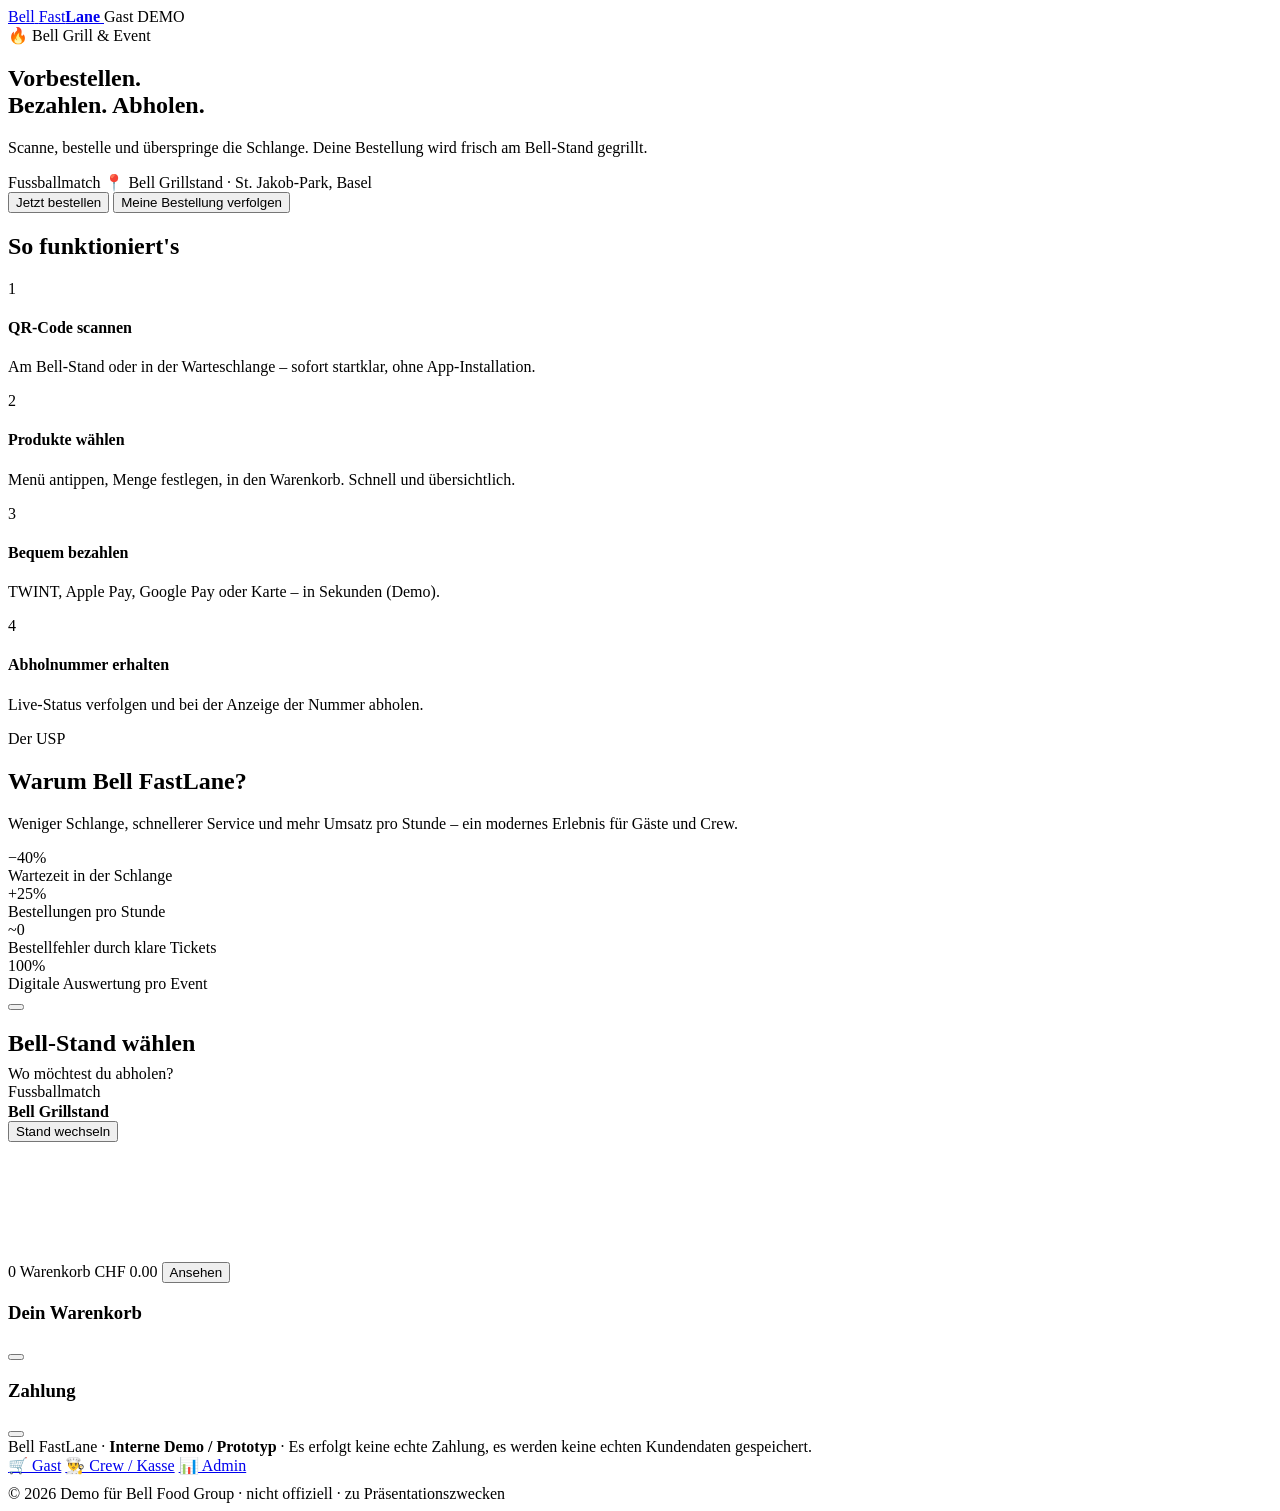
==== index.html @ 83e43b67 "Bell FastLane guest app (premium, photos, GSAP)" ====
<!DOCTYPE html>
<html lang="de">
<head>
  <meta charset="UTF-8" />
  <meta name="viewport" content="width=device-width, initial-scale=1, viewport-fit=cover" />
  <meta name="theme-color" content="#E2001A" />
  <meta name="description" content="Bell FastLane – Vorbestellen, bezahlen, abholen. Interne Demo für Bell Grill & Event." />
  <title>Bell FastLane · Vorbestellen & Abholen</title>
  <link rel="icon" href="assets/img/favicon.svg" />
  <link rel="manifest" href="manifest.webmanifest" />
  <link rel="stylesheet" href="assets/css/bell.css" />
</head>
<body>

  <!-- ============ APP BAR ============ -->
  <header class="appbar" id="appbar">
    <div class="container inner">
      <a class="bell-logo" href="index.html" aria-label="Bell FastLane Start">
        <span class="bell-mark sm">Bell</span>
        <span class="sub">Fast<b>Lane</b></span>
      </a>
      <span class="spacer"></span>
      <span class="role-tag" id="hdr-context">Gast</span>
      <span class="demo-flag"><span class="dot"></span>DEMO</span>
    </div>
  </header>

  <main id="app">

    <!-- ============ START ============ -->
    <section id="view-start" class="view">
      <div class="hero">
        <div class="hero-bg" id="hero-bg"></div>
        <div class="hero-scrim"></div>
        <div class="container inner">
          <span class="kicker" id="hero-kicker">🔥 Bell Grill &amp; Event</span>
          <h1>Vorbestellen.<br>Bezahlen. Abholen.</h1>
          <p class="lead">Scanne, bestelle und überspringe die Schlange. Deine Bestellung wird frisch am Bell-Stand gegrillt.</p>
          <div class="loc">
            <span class="name" id="hero-event">Fussballmatch</span>
            <span class="meta" id="hero-stand">📍 Bell Grillstand · St. Jakob-Park, Basel</span>
          </div>
          <div class="cta">
            <button class="btn btn-primary btn-lg" id="cta-order">Jetzt bestellen</button>
            <button class="btn btn-ghost btn-lg" id="cta-track">Meine Bestellung verfolgen</button>
          </div>
        </div>
      </div>

      <div class="container">
        <!-- How it works -->
        <div class="sec-head"><h2>So funktioniert's</h2></div>
        <div class="steps">
          <div class="step"><div class="n">1</div><div><h4>QR-Code scannen</h4><p>Am Bell-Stand oder in der Warteschlange – sofort startklar, ohne App-Installation.</p></div></div>
          <div class="step"><div class="n">2</div><div><h4>Produkte wählen</h4><p>Menü antippen, Menge festlegen, in den Warenkorb. Schnell und übersichtlich.</p></div></div>
          <div class="step"><div class="n">3</div><div><h4>Bequem bezahlen</h4><p>TWINT, Apple Pay, Google Pay oder Karte – in Sekunden (Demo).</p></div></div>
          <div class="step"><div class="n">4</div><div><h4>Abholnummer erhalten</h4><p>Live-Status verfolgen und bei der Anzeige der Nummer abholen.</p></div></div>
        </div>

        <!-- USP -->
        <div class="usp">
          <span class="t-eyebrow" style="color:var(--bell-ember-soft)">Der USP</span>
          <h2>Warum Bell FastLane?</h2>
          <p class="sub">Weniger Schlange, schnellerer Service und mehr Umsatz pro Stunde – ein modernes Erlebnis für Gäste und Crew.</p>
          <div class="kpi-grid">
            <div class="kpi"><div class="big">−40%</div><div class="cap">Wartezeit in der Schlange</div></div>
            <div class="kpi"><div class="big">+25%</div><div class="cap">Bestellungen pro Stunde</div></div>
            <div class="kpi"><div class="big">~0</div><div class="cap">Bestellfehler durch klare Tickets</div></div>
            <div class="kpi"><div class="big">100%</div><div class="cap">Digitale Auswertung pro Event</div></div>
          </div>
        </div>
      </div>
    </section>

    <!-- ============ STAND SELECT ============ -->
    <section id="view-stand" class="view hide">
      <div class="container" style="padding-top:var(--s-5)">
        <button class="btn btn-ghost btn-sm" data-nav="start" style="margin-bottom:var(--s-4)"></button>
        <div class="sec-head"><h2 id="stand-title">Bell-Stand wählen</h2></div>
        <p class="t-muted" style="margin-top:-12px;margin-bottom:var(--s-4)" id="stand-sub">Wo möchtest du abholen?</p>
        <div class="stack" id="stand-list"></div>
      </div>
    </section>

    <!-- ============ MENU ============ -->
    <section id="view-menu" class="view hide">
      <div class="container">
        <div class="row between" style="padding-top:var(--s-4)">
          <div>
            <div class="t-eyebrow" id="menu-event">Fussballmatch</div>
            <div class="row" style="gap:6px;margin-top:2px">
              <strong id="menu-stand" style="font-size:var(--fs-md)">Bell Grillstand</strong>
            </div>
          </div>
          <button class="btn btn-soft btn-sm" data-nav="stand">Stand wechseln</button>
        </div>

        <div class="cat-bar">
          <div class="cat-scroll" id="cat-scroll"></div>
        </div>

        <div id="menu" style="padding-bottom:120px"></div>
      </div>
    </section>

    <!-- ============ SUCCESS / ACTIVE ORDER ============ -->
    <section id="view-success" class="view hide">
      <div class="container" id="success-content" style="padding:var(--s-5) 0 140px"></div>
    </section>

    <!-- ============ TRACK ============ -->
    <section id="view-track" class="view hide">
      <div class="container" style="padding:var(--s-5) 0 140px" id="track-content"></div>
    </section>

  </main>

  <!-- ============ STICKY CART BAR ============ -->
  <div class="cartbar" id="cartbar">
    <div class="inner">
      <span class="count" id="cart-count">0</span>
      <span class="lbl">Warenkorb</span>
      <span class="spacer"></span>
      <span class="sum" id="cart-sum">CHF 0.00</span>
      <button class="go" id="cart-open">Ansehen</button>
    </div>
  </div>

  <!-- ============ OVERLAYS ============ -->
  <div class="scrim" id="scrim"></div>

  <!-- Cart sheet -->
  <div class="sheet" id="sheet-cart" role="dialog" aria-modal="true" aria-label="Warenkorb">
    <div class="grip"></div>
    <div class="sheet-head">
      <h3>Dein Warenkorb</h3>
      <button class="icon-btn" data-close-sheet aria-label="Schliessen"></button>
    </div>
    <div class="sheet-body" id="cart-body"></div>
    <div class="sheet-foot" id="cart-foot"></div>
  </div>

  <!-- Payment sheet -->
  <div class="sheet" id="sheet-pay" role="dialog" aria-modal="true" aria-label="Zahlung">
    <div class="grip"></div>
    <div class="sheet-head">
      <h3 id="pay-title">Zahlung</h3>
      <button class="icon-btn" data-close-sheet aria-label="Schliessen"></button>
    </div>
    <div class="sheet-body" id="pay-body"></div>
    <div class="sheet-foot" id="pay-foot"></div>
  </div>

  <footer class="foot no-print">
    <div>Bell FastLane · <strong>Interne Demo / Prototyp</strong> · Es erfolgt keine echte Zahlung, es werden keine echten Kundendaten gespeichert.</div>
    <div class="role-switch">
      <a href="index.html">🛒 Gast</a>
      <a href="staff.html">👨‍🍳 Crew / Kasse</a>
      <a href="admin.html">📊 Admin</a>
    </div>
    <div style="margin-top:10px">© 2026 Demo für Bell Food Group · nicht offiziell · zu Präsentationszwecken</div>
  </footer>

  <div class="fx-glow" id="fx-glow" aria-hidden="true"></div>

  <script src="https://cdn.jsdelivr.net/npm/gsap@3.12.5/dist/gsap.min.js"></script>
  <script src="assets/js/store.js"></script>
  <script src="assets/js/ui.js"></script>
  <script src="assets/js/app.js"></script>
</body>
</html>
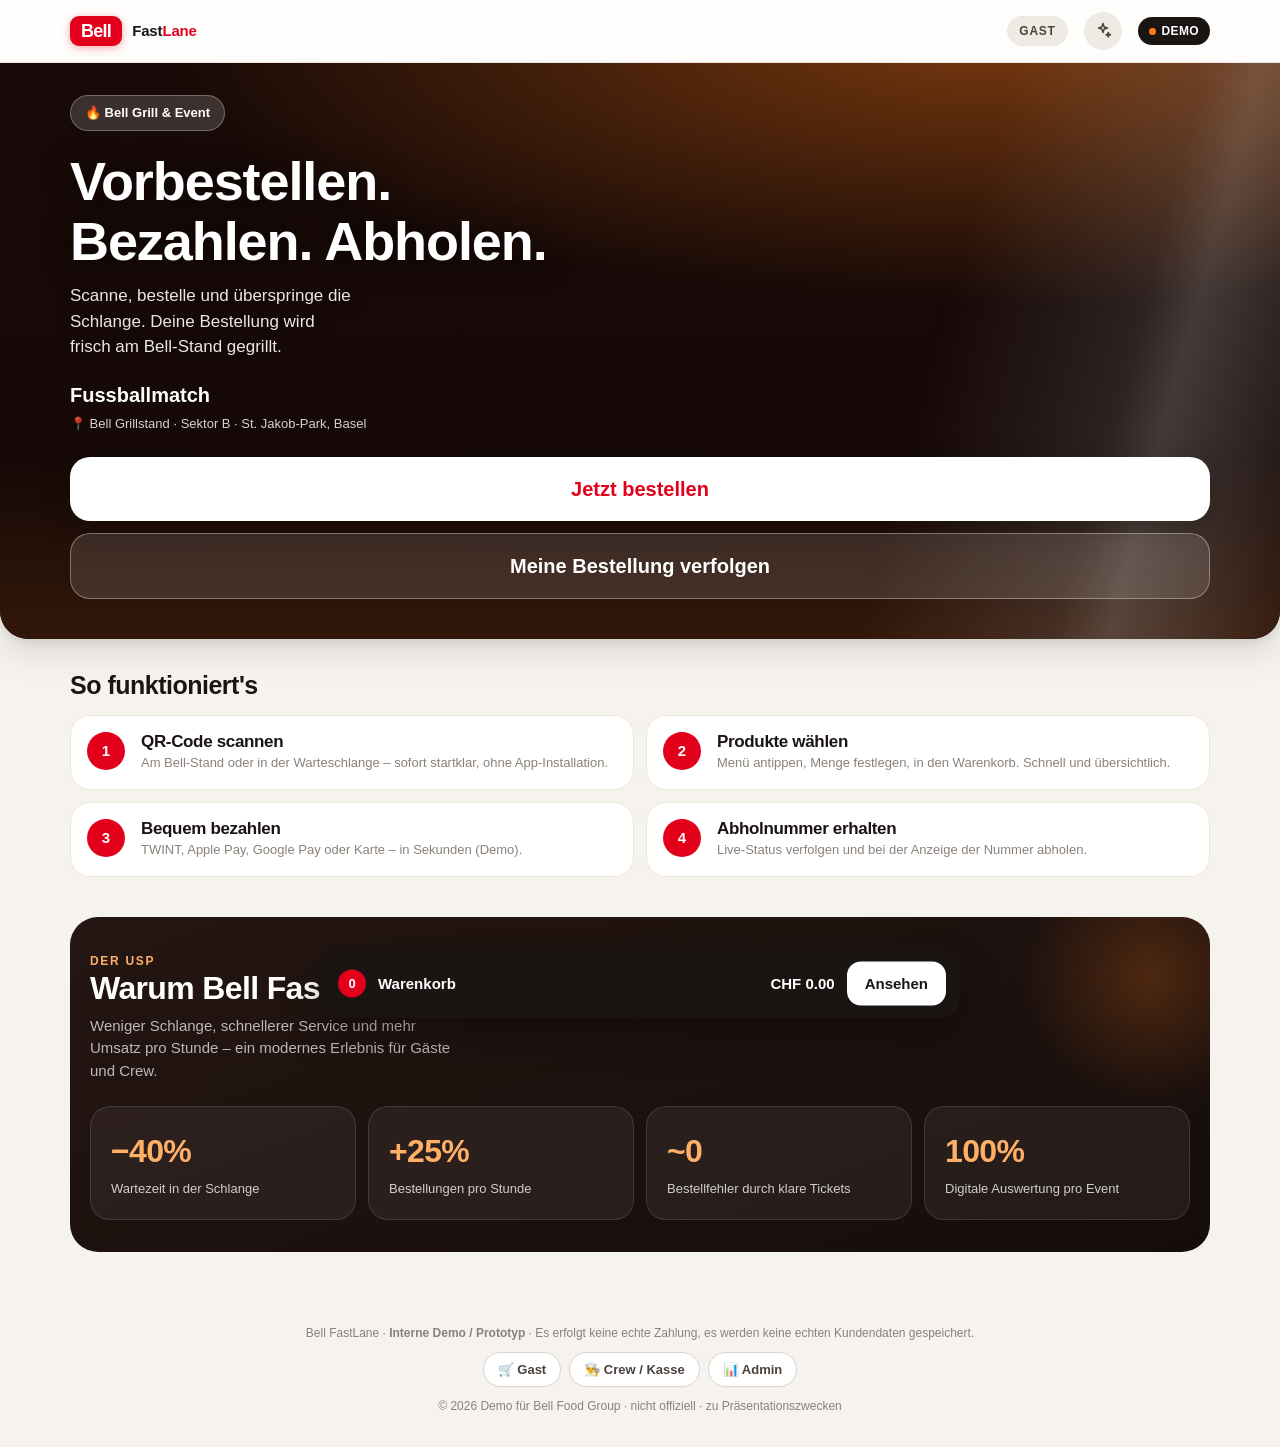
==== commit 73c3c23a: "Wire premium motion layer into guest page" ====
--- a/index.html
+++ b/index.html
@@ -12,7 +12,6 @@
 </head>
 <body>
 
-  <!-- ============ APP BAR ============ -->
   <header class="appbar" id="appbar">
     <div class="container inner">
       <a class="bell-logo" href="index.html" aria-label="Bell FastLane Start">
@@ -27,7 +26,6 @@
 
   <main id="app">
 
-    <!-- ============ START ============ -->
     <section id="view-start" class="view">
       <div class="hero">
         <div class="hero-bg" id="hero-bg"></div>
@@ -48,7 +46,6 @@
       </div>
 
       <div class="container">
-        <!-- How it works -->
         <div class="sec-head"><h2>So funktioniert's</h2></div>
         <div class="steps">
           <div class="step"><div class="n">1</div><div><h4>QR-Code scannen</h4><p>Am Bell-Stand oder in der Warteschlange – sofort startklar, ohne App-Installation.</p></div></div>
@@ -57,7 +54,6 @@
           <div class="step"><div class="n">4</div><div><h4>Abholnummer erhalten</h4><p>Live-Status verfolgen und bei der Anzeige der Nummer abholen.</p></div></div>
         </div>
 
-        <!-- USP -->
         <div class="usp">
           <span class="t-eyebrow" style="color:var(--bell-ember-soft)">Der USP</span>
           <h2>Warum Bell FastLane?</h2>
@@ -72,7 +68,6 @@
       </div>
     </section>
 
-    <!-- ============ STAND SELECT ============ -->
     <section id="view-stand" class="view hide">
       <div class="container" style="padding-top:var(--s-5)">
         <button class="btn btn-ghost btn-sm" data-nav="start" style="margin-bottom:var(--s-4)"></button>
@@ -82,7 +77,6 @@
       </div>
     </section>
 
-    <!-- ============ MENU ============ -->
     <section id="view-menu" class="view hide">
       <div class="container">
         <div class="row between" style="padding-top:var(--s-4)">
@@ -103,19 +97,16 @@
       </div>
     </section>
 
-    <!-- ============ SUCCESS / ACTIVE ORDER ============ -->
     <section id="view-success" class="view hide">
       <div class="container" id="success-content" style="padding:var(--s-5) 0 140px"></div>
     </section>
 
-    <!-- ============ TRACK ============ -->
     <section id="view-track" class="view hide">
       <div class="container" style="padding:var(--s-5) 0 140px" id="track-content"></div>
     </section>
 
   </main>
 
-  <!-- ============ STICKY CART BAR ============ -->
   <div class="cartbar" id="cartbar">
     <div class="inner">
       <span class="count" id="cart-count">0</span>
@@ -126,10 +117,8 @@
     </div>
   </div>
 
-  <!-- ============ OVERLAYS ============ -->
   <div class="scrim" id="scrim"></div>
 
-  <!-- Cart sheet -->
   <div class="sheet" id="sheet-cart" role="dialog" aria-modal="true" aria-label="Warenkorb">
     <div class="grip"></div>
     <div class="sheet-head">
@@ -140,7 +129,6 @@
     <div class="sheet-foot" id="cart-foot"></div>
   </div>
 
-  <!-- Payment sheet -->
   <div class="sheet" id="sheet-pay" role="dialog" aria-modal="true" aria-label="Zahlung">
     <div class="grip"></div>
     <div class="sheet-head">
@@ -167,5 +155,6 @@
   <script src="assets/js/store.js"></script>
   <script src="assets/js/ui.js"></script>
   <script src="assets/js/app.js"></script>
+  <script src="assets/js/motion.js"></script>
 </body>
 </html>
--- a/assets/css/bell.css
+++ b/assets/css/bell.css
@@ -0,0 +1,409 @@
+/* =====================================================================
+   BELL FASTLANE — Design System
+   Interne Demo / Prototyp · Bell Food Group · Grill & Event
+   Premium, Mobile-First, iPhone-Niveau.
+   ===================================================================== */
+
+:root {
+  --bell-red: #E2001A;
+  --bell-red-600: #C70017;
+  --bell-red-700: #A30013;
+  --bell-red-800: #7E0010;
+  --bell-ember: #FF7A1A;
+  --bell-ember-soft: #FFB066;
+  --bell-grey: #81786F;
+
+  --ink: #1A1413;
+  --ink-2: #4A423D;
+  --ink-3: #8A817A;
+  --line: #ECE6DF;
+  --line-2: #DBD3CA;
+  --bg: #F6F3EF;
+  --bg-2: #EFEAE3;
+  --surface: #FFFFFF;
+  --surface-2: #FBF9F6;
+
+  --st-received: #6B7A8F;
+  --st-prep: #C98A00;
+  --st-grill: #E2001A;
+  --st-almost: #2C6FE0;
+  --st-ready: #15924E;
+  --st-done: #9A938C;
+
+  --success: #15924E;
+  --success-bg: #E7F5EC;
+  --warn: #C98A00;
+  --info: #2C6FE0;
+
+  --font: -apple-system, BlinkMacSystemFont, "Segoe UI", Roboto, "Helvetica Neue", Arial, sans-serif;
+  --fs-xs: 12px; --fs-sm: 13px; --fs-base: 15px; --fs-md: 17px;
+  --fs-lg: 20px; --fs-xl: 25px; --fs-2xl: 32px; --fs-3xl: 42px; --fs-4xl: 54px;
+
+  --s-1: 4px; --s-2: 8px; --s-3: 12px; --s-4: 16px; --s-5: 20px;
+  --s-6: 24px; --s-7: 32px; --s-8: 40px; --s-9: 56px; --s-10: 72px;
+
+  --r-sm: 10px; --r-md: 14px; --r-lg: 20px; --r-xl: 28px; --r-pill: 999px;
+
+  --sh-1: 0 1px 2px rgba(26,20,19,.06), 0 1px 1px rgba(26,20,19,.04);
+  --sh-2: 0 4px 14px rgba(26,20,19,.08), 0 2px 4px rgba(26,20,19,.05);
+  --sh-3: 0 12px 34px rgba(26,20,19,.13), 0 4px 10px rgba(26,20,19,.07);
+  --sh-red: 0 8px 24px rgba(226,0,26,.28);
+
+  --ease: cubic-bezier(.22,.61,.36,1);
+  --ease-spring: cubic-bezier(.34,1.56,.64,1);
+
+  --maxw: 1180px;
+  --safe-b: env(safe-area-inset-bottom, 0px);
+}
+
+*, *::before, *::after { box-sizing: border-box; margin: 0; padding: 0; }
+html { -webkit-text-size-adjust: 100%; scroll-behavior: smooth; }
+body {
+  font-family: var(--font); font-size: var(--fs-base); line-height: 1.5;
+  color: var(--ink); background: var(--bg);
+  -webkit-font-smoothing: antialiased; text-rendering: optimizeLegibility; overflow-x: hidden;
+}
+img, svg { display: block; max-width: 100%; }
+button, input, select, textarea { font: inherit; color: inherit; }
+button { cursor: pointer; border: none; background: none; }
+a { color: inherit; text-decoration: none; }
+ul { list-style: none; }
+:focus-visible { outline: 3px solid rgba(44,111,224,.5); outline-offset: 2px; border-radius: 6px; }
+::selection { background: rgba(226,0,26,.16); }
+
+h1,h2,h3,h4 { line-height: 1.12; letter-spacing: -0.02em; font-weight: 800; }
+.t-eyebrow { font-size: var(--fs-xs); font-weight: 800; letter-spacing: .14em; text-transform: uppercase; color: var(--bell-red); }
+.t-muted { color: var(--ink-3); }
+.num { font-variant-numeric: tabular-nums; }
+
+.container { width: 100%; max-width: var(--maxw); margin: 0 auto; padding: 0 var(--s-5); }
+.stack > * + * { margin-top: var(--s-4); }
+.row { display: flex; align-items: center; gap: var(--s-3); }
+.row.between { justify-content: space-between; }
+.row.wrap { flex-wrap: wrap; }
+.spacer { flex: 1; }
+.hide { display: none !important; }
+.center { text-align: center; }
+
+.bell-logo { display: inline-flex; align-items: center; gap: 10px; }
+.bell-mark { display: inline-flex; align-items: center; justify-content: center; background: var(--bell-red); color: #fff; font-weight: 900; letter-spacing: -.04em; border-radius: 9px; box-shadow: 0 2px 8px rgba(226,0,26,.35); }
+.bell-mark.sm { height: 30px; padding: 0 11px; font-size: 18px; }
+.bell-mark.md { height: 38px; padding: 0 14px; font-size: 23px; }
+.bell-mark.lg { height: 56px; padding: 0 20px; font-size: 34px; }
+.bell-logo .sub { font-weight: 800; letter-spacing: -.01em; color: var(--ink); }
+.bell-logo .sub b { color: var(--bell-red); }
+
+.appbar { position: sticky; top: 0; z-index: 60; background: rgba(255,255,255,.82); backdrop-filter: saturate(180%) blur(14px); -webkit-backdrop-filter: saturate(180%) blur(14px); border-bottom: 1px solid var(--line); }
+.appbar .inner { display: flex; align-items: center; gap: var(--s-4); height: 62px; }
+.appbar .role-tag { font-size: var(--fs-xs); font-weight: 800; letter-spacing: .06em; text-transform: uppercase; color: var(--ink-2); background: var(--bg-2); padding: 5px 11px; border-radius: var(--r-pill); border: 1px solid var(--line); }
+.demo-flag { font-size: var(--fs-xs); font-weight: 800; color: #fff; background: var(--ink); padding: 5px 11px; border-radius: var(--r-pill); letter-spacing: .03em; display: inline-flex; align-items: center; gap: 6px; }
+.demo-flag .dot { width: 7px; height: 7px; border-radius: 50%; background: var(--bell-ember); box-shadow: 0 0 0 0 rgba(255,122,26,.7); animation: pulse 2s infinite; }
+
+.btn { display: inline-flex; align-items: center; justify-content: center; gap: 9px; font-weight: 700; font-size: var(--fs-md); padding: 14px 22px; border-radius: var(--r-md); transition: transform .12s var(--ease), box-shadow .2s var(--ease), background .2s var(--ease), opacity .2s; user-select: none; -webkit-tap-highlight-color: transparent; white-space: nowrap; }
+.btn:active { transform: scale(.97); }
+.btn-primary { background: var(--bell-red); color: #fff; box-shadow: var(--sh-red); }
+.btn-primary:hover { background: var(--bell-red-600); }
+.btn-dark { background: var(--ink); color: #fff; }
+.btn-dark:hover { background: #2b211f; }
+.btn-ghost { background: var(--surface); color: var(--ink); border: 1px solid var(--line-2); box-shadow: var(--sh-1); }
+.btn-ghost:hover { background: var(--surface-2); border-color: var(--ink-3); }
+.btn-soft { background: rgba(226,0,26,.08); color: var(--bell-red-700); }
+.btn-soft:hover { background: rgba(226,0,26,.14); }
+.btn-lg { padding: 17px 26px; font-size: var(--fs-lg); border-radius: var(--r-lg); }
+.btn-sm { padding: 9px 14px; font-size: var(--fs-sm); border-radius: var(--r-sm); }
+.btn-block { width: 100%; }
+.btn:disabled { opacity: .45; pointer-events: none; }
+.btn .ico { width: 20px; height: 20px; flex: none; }
+
+.pill { display: inline-flex; align-items: center; gap: 7px; font-size: var(--fs-sm); font-weight: 700; padding: 6px 12px; border-radius: var(--r-pill); background: var(--bg-2); color: var(--ink-2); border: 1px solid var(--line); }
+.pill .dot { width: 8px; height: 8px; border-radius: 50%; background: currentColor; }
+.status-pill { color: #fff; font-weight: 800; }
+.s-received { background: var(--st-received); }
+.s-prep { background: var(--st-prep); }
+.s-grill { background: var(--st-grill); }
+.s-almost { background: var(--st-almost); }
+.s-ready { background: var(--st-ready); }
+.s-done { background: var(--st-done); }
+
+.card { background: var(--surface); border: 1px solid var(--line); border-radius: var(--r-lg); box-shadow: var(--sh-1); }
+.card.pad { padding: var(--s-5); }
+
+/* Hero */
+.hero { position: relative; overflow: hidden; color: #fff; background: linear-gradient(160deg, #2a0a08 0%, #7E0010 38%, var(--bell-red) 100%); border-radius: 0 0 var(--r-xl) var(--r-xl); box-shadow: var(--sh-3); }
+.hero .inner { position: relative; z-index: 2; padding: var(--s-7) var(--s-5) var(--s-8); }
+.hero .kicker { display: inline-flex; align-items: center; gap: 8px; background: rgba(255,255,255,.16); border: 1px solid rgba(255,255,255,.28); padding: 7px 14px; border-radius: var(--r-pill); font-weight: 700; font-size: var(--fs-sm); backdrop-filter: blur(4px); }
+.hero h1 { font-size: var(--fs-3xl); margin-top: var(--s-5); }
+.hero .lead { margin-top: var(--s-3); font-size: var(--fs-md); color: rgba(255,255,255,.9); max-width: 30ch; }
+.hero .loc { margin-top: var(--s-5); display: flex; flex-direction: column; gap: 4px; }
+.hero .loc .name { font-size: var(--fs-lg); font-weight: 800; }
+.hero .loc .meta { color: rgba(255,255,255,.82); font-size: var(--fs-sm); }
+.hero .cta { margin-top: var(--s-6); display: flex; flex-direction: column; gap: var(--s-3); }
+.hero .cta .btn-primary { background: #fff; color: var(--bell-red); box-shadow: 0 10px 30px rgba(0,0,0,.25); }
+.hero .cta .btn-primary:hover { background: #fff; transform: translateY(-1px); }
+.hero .cta .btn-ghost { background: rgba(255,255,255,.12); border-color: rgba(255,255,255,.34); color: #fff; box-shadow: none; }
+
+.sec-head { display: flex; align-items: baseline; justify-content: space-between; margin: var(--s-7) 0 var(--s-4); }
+.sec-head h2 { font-size: var(--fs-xl); }
+
+.cat-bar { position: sticky; top: 62px; z-index: 40; background: rgba(246,243,239,.9); backdrop-filter: blur(10px); padding: var(--s-3) 0; margin: 0 calc(-1 * var(--s-5)); }
+.cat-scroll { display: flex; gap: var(--s-2); overflow-x: auto; padding: 0 var(--s-5); scrollbar-width: none; }
+.cat-scroll::-webkit-scrollbar { display: none; }
+.chip { flex: none; padding: 10px 16px; border-radius: var(--r-pill); font-weight: 700; font-size: var(--fs-sm); background: var(--surface); border: 1px solid var(--line-2); color: var(--ink-2); transition: all .15s var(--ease); }
+.chip.active { background: var(--ink); color: #fff; border-color: var(--ink); box-shadow: var(--sh-2); }
+
+.menu-cat-title { font-size: var(--fs-lg); margin: var(--s-6) 0 var(--s-3); scroll-margin-top: 120px; }
+.menu-grid { display: grid; grid-template-columns: 1fr; gap: var(--s-4); }
+.product { display: grid; grid-template-columns: 96px 1fr auto; gap: var(--s-4); align-items: center; background: var(--surface); border: 1px solid var(--line); border-radius: var(--r-lg); padding: var(--s-3); box-shadow: var(--sh-1); transition: box-shadow .2s var(--ease), transform .2s var(--ease), border-color .2s; }
+.product:hover { box-shadow: var(--sh-2); border-color: var(--line-2); }
+.product .thumb { width: 96px; height: 96px; border-radius: var(--r-md); overflow: hidden; background: var(--bg-2); flex: none; }
+.product .thumb svg { width: 100%; height: 100%; }
+.product .info h3 { font-size: var(--fs-md); }
+.product .info .desc { color: var(--ink-3); font-size: var(--fs-sm); margin-top: 3px; display: -webkit-box; -webkit-line-clamp: 2; -webkit-box-orient: vertical; overflow: hidden; }
+.product .info .tags { margin-top: 8px; display: flex; gap: 6px; flex-wrap: wrap; }
+.tag { font-size: 11px; font-weight: 700; padding: 3px 8px; border-radius: var(--r-pill); background: var(--bg-2); color: var(--ink-2); }
+.tag.veg { background: var(--success-bg); color: var(--success); }
+.tag.cold { background: #E7F0FB; color: var(--info); }
+.tag.hot { background: #FFE9DA; color: var(--bell-ember); }
+.product .buy { display: flex; flex-direction: column; align-items: flex-end; gap: 8px; }
+.product .price { font-weight: 800; font-size: var(--fs-md); white-space: nowrap; }
+
+.stepper { display: inline-flex; align-items: center; background: var(--bg-2); border-radius: var(--r-pill); padding: 4px; gap: 2px; }
+.stepper button { width: 34px; height: 34px; border-radius: 50%; background: var(--surface); box-shadow: var(--sh-1); font-size: 20px; font-weight: 800; color: var(--bell-red); display: grid; place-items: center; transition: transform .12s var(--ease); }
+.stepper button:active { transform: scale(.88); }
+.stepper .q { min-width: 26px; text-align: center; font-weight: 800; font-variant-numeric: tabular-nums; }
+.btn-add { width: 40px; height: 40px; border-radius: 50%; background: var(--bell-red); color: #fff; font-size: 24px; display: grid; place-items: center; box-shadow: var(--sh-red); transition: transform .12s var(--ease); }
+.btn-add:active { transform: scale(.88); }
+
+.cartbar { position: fixed; left: 0; right: 0; bottom: 0; z-index: 70; padding: var(--s-3) var(--s-5) calc(var(--s-3) + var(--safe-b)); transform: translateY(140%); transition: transform .4s var(--ease-spring); pointer-events: none; }
+.cartbar.show { transform: translateY(0); pointer-events: auto; }
+.cartbar .inner { max-width: 640px; margin: 0 auto; background: var(--ink); color: #fff; border-radius: var(--r-lg); padding: 12px 14px 12px 18px; display: flex; align-items: center; gap: var(--s-3); box-shadow: 0 16px 40px rgba(0,0,0,.3); }
+.cartbar .count { background: var(--bell-red); min-width: 28px; height: 28px; padding: 0 8px; border-radius: var(--r-pill); display: grid; place-items: center; font-weight: 800; font-size: var(--fs-sm); }
+.cartbar .lbl { font-weight: 700; }
+.cartbar .sum { font-weight: 800; }
+.cartbar .go { margin-left: auto; background: #fff; color: var(--ink); font-weight: 800; padding: 11px 18px; border-radius: var(--r-md); display: inline-flex; gap: 8px; align-items: center; transition: transform .12s var(--ease); }
+.cartbar .go:active { transform: scale(.96); }
+
+.scrim { position: fixed; inset: 0; background: rgba(20,14,13,.5); backdrop-filter: blur(3px); z-index: 90; opacity: 0; pointer-events: none; transition: opacity .3s var(--ease); }
+.scrim.show { opacity: 1; pointer-events: auto; }
+.sheet { position: fixed; left: 0; right: 0; bottom: 0; z-index: 100; background: var(--surface); border-radius: var(--r-xl) var(--r-xl) 0 0; box-shadow: 0 -10px 50px rgba(0,0,0,.25); transform: translateY(100%); transition: transform .42s var(--ease-spring); max-height: 92vh; display: flex; flex-direction: column; }
+.sheet.show { transform: translateY(0); }
+.sheet .grip { width: 42px; height: 5px; border-radius: 999px; background: var(--line-2); margin: 10px auto 4px; flex: none; }
+.sheet .sheet-head { display: flex; align-items: center; justify-content: space-between; padding: var(--s-3) var(--s-5) var(--s-3); border-bottom: 1px solid var(--line); flex: none; }
+.sheet .sheet-head h3 { font-size: var(--fs-lg); }
+.sheet .sheet-body { overflow-y: auto; padding: var(--s-5); -webkit-overflow-scrolling: touch; }
+.sheet .sheet-foot { flex: none; padding: var(--s-4) var(--s-5) calc(var(--s-5) + var(--safe-b)); border-top: 1px solid var(--line); background: var(--surface-2); }
+.icon-btn { width: 38px; height: 38px; border-radius: 50%; background: var(--bg-2); display: grid; place-items: center; color: var(--ink-2); transition: background .15s; }
+.icon-btn:hover { background: var(--line); }
+@media (min-width: 640px) {
+  .sheet { left: 50%; right: auto; bottom: auto; top: 50%; transform: translate(-50%, -46%) scale(.98); width: min(560px, 94vw); border-radius: var(--r-xl); max-height: 88vh; opacity: 0; }
+  .sheet.show { transform: translate(-50%, -50%) scale(1); opacity: 1; }
+}
+
+.cart-line { display: grid; grid-template-columns: 54px 1fr auto; gap: var(--s-3); align-items: center; padding: var(--s-3) 0; border-bottom: 1px solid var(--line); }
+.cart-line .thumb { width: 54px; height: 54px; border-radius: var(--r-sm); overflow: hidden; background: var(--bg-2); }
+.cart-line .nm { font-weight: 700; font-size: var(--fs-base); }
+.cart-line .ea { color: var(--ink-3); font-size: var(--fs-sm); }
+.cart-line .lp { font-weight: 800; white-space: nowrap; font-variant-numeric: tabular-nums; }
+.cart-line .rm { color: var(--ink-3); font-size: var(--fs-sm); text-decoration: underline; margin-top: 4px; }
+.totals { margin-top: var(--s-4); }
+.totals .ln { display: flex; justify-content: space-between; padding: 5px 0; color: var(--ink-2); }
+.totals .ln.grand { font-size: var(--fs-lg); font-weight: 800; color: var(--ink); border-top: 2px solid var(--line-2); margin-top: 6px; padding-top: 12px; }
+
+.demo-note { display: flex; gap: 10px; align-items: flex-start; background: #FFF6E9; border: 1px solid #F4D9A8; color: #7a5600; border-radius: var(--r-md); padding: 12px 14px; font-size: var(--fs-sm); font-weight: 600; }
+.demo-note svg { flex: none; width: 20px; height: 20px; margin-top: 1px; }
+
+.pay-grid { display: grid; grid-template-columns: 1fr 1fr; gap: var(--s-3); }
+.pay-method { display: flex; flex-direction: column; align-items: center; justify-content: center; gap: 8px; padding: var(--s-5) var(--s-3); border-radius: var(--r-lg); background: var(--surface); border: 2px solid var(--line-2); transition: all .15s var(--ease); min-height: 92px; text-align: center; }
+.pay-method:hover { border-color: var(--ink-3); transform: translateY(-2px); box-shadow: var(--sh-2); }
+.pay-method.sel { border-color: var(--bell-red); box-shadow: 0 0 0 4px rgba(226,0,26,.1); }
+.pay-method .pm-logo { height: 26px; display: grid; place-items: center; }
+.pay-method .pm-name { font-weight: 700; font-size: var(--fs-sm); }
+
+.pay-stage { text-align: center; padding: var(--s-7) var(--s-4); }
+.pay-spinner { width: 96px; height: 96px; margin: 0 auto var(--s-5); position: relative; }
+.pay-spinner .ring { position: absolute; inset: 0; border-radius: 50%; border: 5px solid var(--line); border-top-color: var(--bell-red); animation: spin .9s linear infinite; }
+.pay-spinner .amt { position: absolute; inset: 0; display: grid; place-items: center; font-weight: 800; font-size: var(--fs-sm); color: var(--ink-2); }
+.pay-check { width: 104px; height: 104px; margin: 0 auto var(--s-5); border-radius: 50%; background: var(--success-bg); display: grid; place-items: center; animation: pop .5s var(--ease-spring); }
+.pay-check svg { width: 56px; height: 56px; stroke: var(--success); }
+.pay-check .draw { stroke-dasharray: 60; stroke-dashoffset: 60; animation: draw .5s .15s var(--ease) forwards; }
+
+.pickup-card { text-align: center; background: linear-gradient(160deg, var(--bell-red) 0%, var(--bell-red-700) 100%); color: #fff; border-radius: var(--r-xl); padding: var(--s-7) var(--s-5); box-shadow: var(--sh-red); position: relative; overflow: hidden; }
+.pickup-card::after { content:""; position:absolute; inset:0; background: radial-gradient(80% 60% at 50% -20%, rgba(255,255,255,.25), transparent 60%); }
+.pickup-card .lbl { position: relative; font-weight: 700; opacity: .92; letter-spacing: .04em; text-transform: uppercase; font-size: var(--fs-sm); }
+.pickup-card .no { position: relative; font-size: clamp(64px, 22vw, 104px); font-weight: 900; letter-spacing: -.03em; line-height: 1; margin: 8px 0; font-variant-numeric: tabular-nums; }
+.pickup-card .hint { position: relative; opacity: .92; font-size: var(--fs-sm); }
+
+.receipt { background: var(--surface); border: 1px solid var(--line); border-radius: var(--r-lg); overflow: hidden; }
+.receipt .r-head { padding: var(--s-5); border-bottom: 2px dashed var(--line-2); display: flex; align-items: center; justify-content: space-between; }
+.receipt .r-body { padding: var(--s-4) var(--s-5); }
+.receipt .r-line { display: flex; justify-content: space-between; padding: 6px 0; font-size: var(--fs-sm); }
+.receipt .r-line .q { color: var(--ink-3); }
+.receipt .r-foot { padding: var(--s-4) var(--s-5); border-top: 2px dashed var(--line-2); background: var(--surface-2); }
+.receipt .r-meta { font-size: var(--fs-xs); color: var(--ink-3); margin-top: 8px; }
+.barcode { height: 56px; margin-top: var(--s-3); background: repeating-linear-gradient(90deg, var(--ink) 0 2px, transparent 2px 4px, var(--ink) 4px 5px, transparent 5px 9px, var(--ink) 9px 12px, transparent 12px 14px); border-radius: 4px; opacity: .85; }
+
+.timeline { position: relative; padding-left: 34px; }
+.timeline::before { content: ""; position: absolute; left: 13px; top: 6px; bottom: 6px; width: 3px; background: var(--line-2); border-radius: 3px; }
+.tl-step { position: relative; padding: 10px 0; }
+.tl-step .dot { position: absolute; left: -34px; top: 10px; width: 28px; height: 28px; border-radius: 50%; background: var(--surface); border: 3px solid var(--line-2); display: grid; place-items: center; transition: all .3s var(--ease); }
+.tl-step .dot svg { width: 14px; height: 14px; opacity: 0; }
+.tl-step .nm { font-weight: 700; color: var(--ink-3); transition: color .3s; }
+.tl-step .tm { font-size: var(--fs-xs); color: var(--ink-3); }
+.tl-step.done .dot { background: var(--success); border-color: var(--success); }
+.tl-step.done .dot svg { opacity: 1; stroke: #fff; }
+.tl-step.done .nm { color: var(--ink); }
+.tl-step.current .dot { background: var(--bell-red); border-color: var(--bell-red); box-shadow: 0 0 0 6px rgba(226,0,26,.16); animation: pulse-red 1.6s infinite; }
+.tl-step.current .nm { color: var(--bell-red); font-weight: 800; }
+
+.quick-msgs { display: flex; gap: 8px; flex-wrap: wrap; }
+.quick-msgs .qm { padding: 9px 14px; border-radius: var(--r-pill); background: var(--surface); border: 1px solid var(--line-2); font-size: var(--fs-sm); font-weight: 600; transition: all .15s; }
+.quick-msgs .qm:hover { border-color: var(--bell-red); color: var(--bell-red); }
+.chat-log { display: flex; flex-direction: column; gap: 8px; max-height: 230px; overflow-y: auto; padding: 4px; }
+.bubble { max-width: 80%; padding: 10px 14px; border-radius: 16px; font-size: var(--fs-sm); line-height: 1.4; }
+.bubble.me { align-self: flex-end; background: var(--bell-red); color: #fff; border-bottom-right-radius: 5px; }
+.bubble.them { align-self: flex-start; background: var(--bg-2); color: var(--ink); border-bottom-left-radius: 5px; }
+.bubble .tm { display: block; font-size: 10px; opacity: .7; margin-top: 3px; }
+.chat-input { display: flex; gap: 8px; }
+.chat-input input { flex: 1; padding: 12px 16px; border-radius: var(--r-pill); border: 1px solid var(--line-2); background: var(--surface); }
+.chat-input input:focus { border-color: var(--bell-red); outline: none; }
+.chat-send { width: 46px; height: 46px; border-radius: 50%; background: var(--bell-red); color: #fff; display: grid; place-items: center; flex: none; }
+
+.usp { background: var(--ink); color: #fff; border-radius: var(--r-xl); padding: var(--s-7) var(--s-5); margin: var(--s-8) 0; }
+.usp h2 { font-size: var(--fs-2xl); }
+.usp .sub { color: rgba(255,255,255,.7); margin-top: 8px; max-width: 44ch; }
+.kpi-grid { display: grid; grid-template-columns: 1fr 1fr; gap: var(--s-3); margin-top: var(--s-6); }
+.kpi { background: rgba(255,255,255,.06); border: 1px solid rgba(255,255,255,.12); border-radius: var(--r-lg); padding: var(--s-5); }
+.kpi .big { font-size: var(--fs-2xl); font-weight: 900; color: var(--bell-ember-soft); letter-spacing: -.02em; }
+.kpi .cap { color: rgba(255,255,255,.78); font-size: var(--fs-sm); margin-top: 4px; }
+
+.steps { display: grid; grid-template-columns: 1fr; gap: var(--s-3); }
+.step { display: flex; gap: var(--s-4); align-items: flex-start; background: var(--surface); border: 1px solid var(--line); border-radius: var(--r-lg); padding: var(--s-4); }
+.step .n { width: 38px; height: 38px; border-radius: 50%; background: var(--bell-red); color: #fff; font-weight: 800; display: grid; place-items: center; flex: none; }
+.step h4 { font-size: var(--fs-md); } .step p { color: var(--ink-3); font-size: var(--fs-sm); margin-top: 2px; }
+
+.kds-wrap { padding: var(--s-5) 0 var(--s-9); }
+.kds-toolbar { display: flex; align-items: center; gap: var(--s-3); flex-wrap: wrap; margin-bottom: var(--s-4); }
+.kds-stat { background: var(--surface); border: 1px solid var(--line); border-radius: var(--r-md); padding: 10px 16px; box-shadow: var(--sh-1); }
+.kds-stat .v { font-size: var(--fs-lg); font-weight: 800; } .kds-stat .l { font-size: var(--fs-xs); color: var(--ink-3); }
+.kds-board { display: grid; grid-template-columns: repeat(4, 1fr); gap: var(--s-4); align-items: start; }
+.kds-col { background: var(--bg-2); border-radius: var(--r-lg); padding: var(--s-3); min-height: 200px; }
+.kds-col .col-head { display: flex; align-items: center; justify-content: space-between; padding: 6px 8px 12px; }
+.kds-col .col-head h3 { font-size: var(--fs-base); text-transform: uppercase; letter-spacing: .05em; }
+.kds-col .col-head .cnt { background: var(--surface); border-radius: var(--r-pill); padding: 2px 10px; font-weight: 800; font-size: var(--fs-sm); }
+.kds-col.col-grill { background: #FBE7E2; }
+.ticket { background: var(--surface); border-radius: var(--r-md); padding: var(--s-4); box-shadow: var(--sh-1); border-left: 5px solid var(--st-received); margin-bottom: var(--s-3); animation: rise .35s var(--ease); }
+.ticket.t-prep { border-left-color: var(--st-prep); }
+.ticket.t-grill { border-left-color: var(--st-grill); }
+.ticket.t-almost { border-left-color: var(--st-almost); }
+.ticket.t-ready { border-left-color: var(--st-ready); }
+.ticket .t-top { display: flex; align-items: center; justify-content: space-between; margin-bottom: 8px; }
+.ticket .pno { font-weight: 900; font-size: var(--fs-lg); letter-spacing: -.02em; }
+.ticket .ago { font-size: var(--fs-xs); color: var(--ink-3); }
+.ticket .items { margin: 8px 0; }
+.ticket .it { display: flex; gap: 8px; padding: 3px 0; font-size: var(--fs-sm); }
+.ticket .it b { color: var(--bell-red); min-width: 22px; }
+.ticket .note { background: #FFF6E9; border: 1px solid #F4D9A8; color: #7a5600; border-radius: 8px; padding: 7px 10px; font-size: var(--fs-sm); font-weight: 600; margin-top: 8px; display: flex; gap: 7px; }
+.ticket .note svg { width: 16px; height: 16px; flex: none; margin-top: 1px; }
+.ticket .t-foot { display: flex; gap: 8px; margin-top: 12px; align-items: center; }
+.ticket .pay-tag { font-size: var(--fs-xs); font-weight: 700; color: var(--ink-3); display: inline-flex; gap: 5px; align-items: center; }
+.ticket .adv { margin-left: auto; }
+.ticket.has-unread { box-shadow: 0 0 0 2px var(--bell-red), var(--sh-2); }
+.kds-empty { text-align: center; color: var(--ink-3); font-size: var(--fs-sm); padding: var(--s-6) var(--s-3); }
+
+.drawer { position: fixed; top: 0; right: 0; bottom: 0; width: min(420px, 92vw); background: var(--surface); z-index: 100; box-shadow: -10px 0 40px rgba(0,0,0,.2); transform: translateX(100%); transition: transform .4s var(--ease-spring); display: flex; flex-direction: column; }
+.drawer.show { transform: translateX(0); }
+.drawer .d-head { padding: var(--s-4) var(--s-5); border-bottom: 1px solid var(--line); display: flex; align-items: center; justify-content: space-between; }
+.drawer .d-body { flex: 1; overflow-y: auto; padding: var(--s-5); }
+.drawer .d-foot { padding: var(--s-4) var(--s-5) calc(var(--s-5) + var(--safe-b)); border-top: 1px solid var(--line); }
+
+.admin-wrap { padding: var(--s-6) 0 var(--s-9); }
+.admin-grid { display: grid; grid-template-columns: repeat(4, 1fr); gap: var(--s-4); }
+.metric { background: var(--surface); border: 1px solid var(--line); border-radius: var(--r-lg); padding: var(--s-5); box-shadow: var(--sh-1); }
+.metric .ico { width: 40px; height: 40px; border-radius: var(--r-md); display: grid; place-items: center; margin-bottom: 12px; }
+.metric .ico.red { background: rgba(226,0,26,.1); color: var(--bell-red); }
+.metric .ico.amber { background: #FFF1DE; color: var(--warn); }
+.metric .ico.green { background: var(--success-bg); color: var(--success); }
+.metric .ico.blue { background: #E7F0FB; color: var(--info); }
+.metric .v { font-size: var(--fs-2xl); font-weight: 900; letter-spacing: -.02em; }
+.metric .l { color: var(--ink-3); font-size: var(--fs-sm); margin-top: 2px; }
+.metric .delta { font-size: var(--fs-xs); font-weight: 700; margin-top: 8px; }
+.metric .delta.up { color: var(--success); }
+
+.panel { background: var(--surface); border: 1px solid var(--line); border-radius: var(--r-lg); padding: var(--s-5); box-shadow: var(--sh-1); }
+.panel h3 { font-size: var(--fs-lg); margin-bottom: var(--s-4); }
+.bar-row { display: grid; grid-template-columns: 130px 1fr 56px; gap: var(--s-3); align-items: center; padding: 7px 0; }
+.bar-row .nm { font-size: var(--fs-sm); font-weight: 600; }
+.bar-track { height: 12px; background: var(--bg-2); border-radius: var(--r-pill); overflow: hidden; }
+.bar-fill { height: 100%; background: linear-gradient(90deg, var(--bell-ember), var(--bell-red)); border-radius: var(--r-pill); transition: width .6s var(--ease); }
+.bar-row .vv { text-align: right; font-weight: 800; font-size: var(--fs-sm); font-variant-numeric: tabular-nums; }
+
+.seg { display: inline-flex; background: var(--bg-2); border-radius: var(--r-pill); padding: 4px; gap: 2px; flex-wrap: wrap; }
+.seg button { padding: 9px 16px; border-radius: var(--r-pill); font-weight: 700; font-size: var(--fs-sm); color: var(--ink-2); transition: all .15s; }
+.seg button.active { background: var(--surface); color: var(--bell-red); box-shadow: var(--sh-1); }
+
+.qr-box { display: inline-flex; flex-direction: column; align-items: center; gap: var(--s-3); background: var(--surface); border: 1px solid var(--line); border-radius: var(--r-lg); padding: var(--s-5); }
+.qr-box .qr-img { width: 200px; height: 200px; display: grid; place-items: center; background: #fff; border-radius: var(--r-md); padding: 10px; }
+.qr-box .qr-img img, .qr-box .qr-img table { width: 100%; height: 100%; }
+
+.toast-wrap { position: fixed; left: 50%; bottom: calc(90px + var(--safe-b)); transform: translateX(-50%); z-index: 200; display: flex; flex-direction: column; gap: 8px; align-items: center; pointer-events: none; }
+.toast { background: var(--ink); color: #fff; padding: 12px 18px; border-radius: var(--r-pill); font-weight: 700; font-size: var(--fs-sm); box-shadow: var(--sh-3); display: inline-flex; gap: 9px; align-items: center; animation: toast-in .35s var(--ease-spring); max-width: 90vw; }
+.toast.ok { background: var(--success); } .toast.warn { background: var(--warn); }
+.toast svg { width: 18px; height: 18px; flex: none; }
+
+.foot { text-align: center; color: var(--ink-3); font-size: var(--fs-xs); padding: var(--s-7) var(--s-5) calc(var(--s-7) + var(--safe-b)); }
+.foot a { color: var(--bell-red); font-weight: 600; }
+.role-switch { display: inline-flex; gap: 8px; margin-top: 10px; }
+.role-switch a { padding: 7px 14px; border-radius: var(--r-pill); background: var(--surface); border: 1px solid var(--line-2); font-weight: 700; font-size: var(--fs-sm); color: var(--ink-2); }
+
+@keyframes spin { to { transform: rotate(360deg); } }
+@keyframes pop { 0% { transform: scale(.4); opacity: 0; } 100% { transform: scale(1); opacity: 1; } }
+@keyframes draw { to { stroke-dashoffset: 0; } }
+@keyframes pulse { 0% { box-shadow: 0 0 0 0 rgba(255,122,26,.6);} 70%{box-shadow:0 0 0 8px rgba(255,122,26,0);} 100%{box-shadow:0 0 0 0 rgba(255,122,26,0);} }
+@keyframes pulse-red { 0% { box-shadow: 0 0 0 0 rgba(226,0,26,.3);} 70%{box-shadow:0 0 0 9px rgba(226,0,26,0);} 100%{box-shadow:0 0 0 0 rgba(226,0,26,0);} }
+@keyframes rise { from { opacity: 0; transform: translateY(10px); } to { opacity: 1; transform: translateY(0); } }
+@keyframes toast-in { from { opacity: 0; transform: translate(0, 14px); } to { opacity: 1; transform: translate(0,0); } }
+@keyframes fade-up { from { opacity: 0; transform: translateY(16px);} to {opacity:1; transform: translateY(0);} }
+.anim-up { animation: fade-up .5s var(--ease) both; }
+@media (prefers-reduced-motion: reduce) { *, *::before, *::after { animation-duration: .01ms !important; transition-duration: .01ms !important; } }
+
+@media (min-width: 720px) {
+  .menu-grid { grid-template-columns: 1fr 1fr; }
+  .hero h1 { font-size: var(--fs-4xl); }
+  .kpi-grid { grid-template-columns: repeat(4, 1fr); }
+  .steps { grid-template-columns: repeat(2, 1fr); }
+  .pay-grid { grid-template-columns: repeat(3, 1fr); }
+}
+@media (max-width: 1000px) { .kds-board { grid-template-columns: repeat(2, 1fr); } .admin-grid { grid-template-columns: repeat(2, 1fr); } }
+@media (max-width: 560px) { .kds-board { grid-template-columns: 1fr; } .admin-grid { grid-template-columns: 1fr 1fr; } .container { padding: 0 var(--s-4); } }
+
+@media print { body { background: #fff; } .no-print { display: none !important; } }
+
+/* =====================================================================
+   PREMIUM v2 — echte Fotos, Tiefe, Glut-/Flame-Effekte
+   ===================================================================== */
+.hero { background: #180a07; }
+.hero-bg { position: absolute; inset: 0; z-index: 0; background-size: cover; background-position: center 42%; transform: scale(1.04); filter: saturate(1.06) contrast(1.02); animation: heroZoom 20s ease-in-out infinite alternate; }
+.hero-scrim { position: absolute; inset: 0; z-index: 1; pointer-events: none; background: radial-gradient(120% 85% at 78% -5%, rgba(255,122,26,.42), transparent 55%), linear-gradient(180deg, rgba(20,8,6,.28) 0%, rgba(20,8,6,.46) 45%, rgba(20,8,6,.92) 100%); }
+.hero .inner { position: relative; z-index: 2; min-height: 60vh; display: flex; flex-direction: column; justify-content: flex-end; }
+.hero .kicker { align-self: flex-start; }
+.hero h1 { text-shadow: 0 2px 26px rgba(0,0,0,.55); }
+.hero .lead { text-shadow: 0 1px 14px rgba(0,0,0,.5); }
+@keyframes heroZoom { from { transform: scale(1.04); } to { transform: scale(1.13); } }
+
+.product { grid-template-columns: 106px 1fr auto; }
+.product .thumb { width: 106px; height: 106px; position: relative; box-shadow: inset 0 0 0 1px rgba(0,0,0,.06); }
+.product .thumb img, .cart-line .thumb img { width: 100%; height: 100%; object-fit: cover; display: block; }
+.product .thumb::after { content: ""; position: absolute; inset: 0; border-radius: inherit; box-shadow: inset 0 -22px 28px -18px rgba(0,0,0,.55); pointer-events: none; }
+.product:hover { transform: translateY(-2px); box-shadow: var(--sh-3); }
+
+.card, .product, .metric, .panel, .kds-stat, .receipt { box-shadow: var(--sh-2); }
+.appbar { background: rgba(255,255,255,.86); }
+.btn-primary:hover { box-shadow: 0 12px 34px rgba(226,0,26,.45); }
+.hero .cta .btn-primary:hover { box-shadow: 0 16px 40px rgba(0,0,0,.32); }
+
+.fx-glow { position: fixed; inset: 0; z-index: 80; pointer-events: none; opacity: 0; background: radial-gradient(70% 50% at 50% 60%, rgba(255,122,26,.22), rgba(226,0,26,.10) 42%, transparent 72%); mix-blend-mode: screen; }
+
+.pickup-card::before { content: ""; position: absolute; inset: 0; background: radial-gradient(60% 42% at 50% 122%, rgba(255,122,26,.5), transparent 60%); }
+.usp { background: linear-gradient(160deg, #241612 0%, #160d0b 100%); position: relative; overflow: hidden; }
+.usp::after { content: ""; position: absolute; right: -70px; top: -70px; width: 260px; height: 260px; background: radial-gradient(circle, rgba(255,122,26,.22), transparent 70%); pointer-events: none; }
+.kds-col.col-grill { background: linear-gradient(180deg, #FBE7E2, #F7DAD3); }
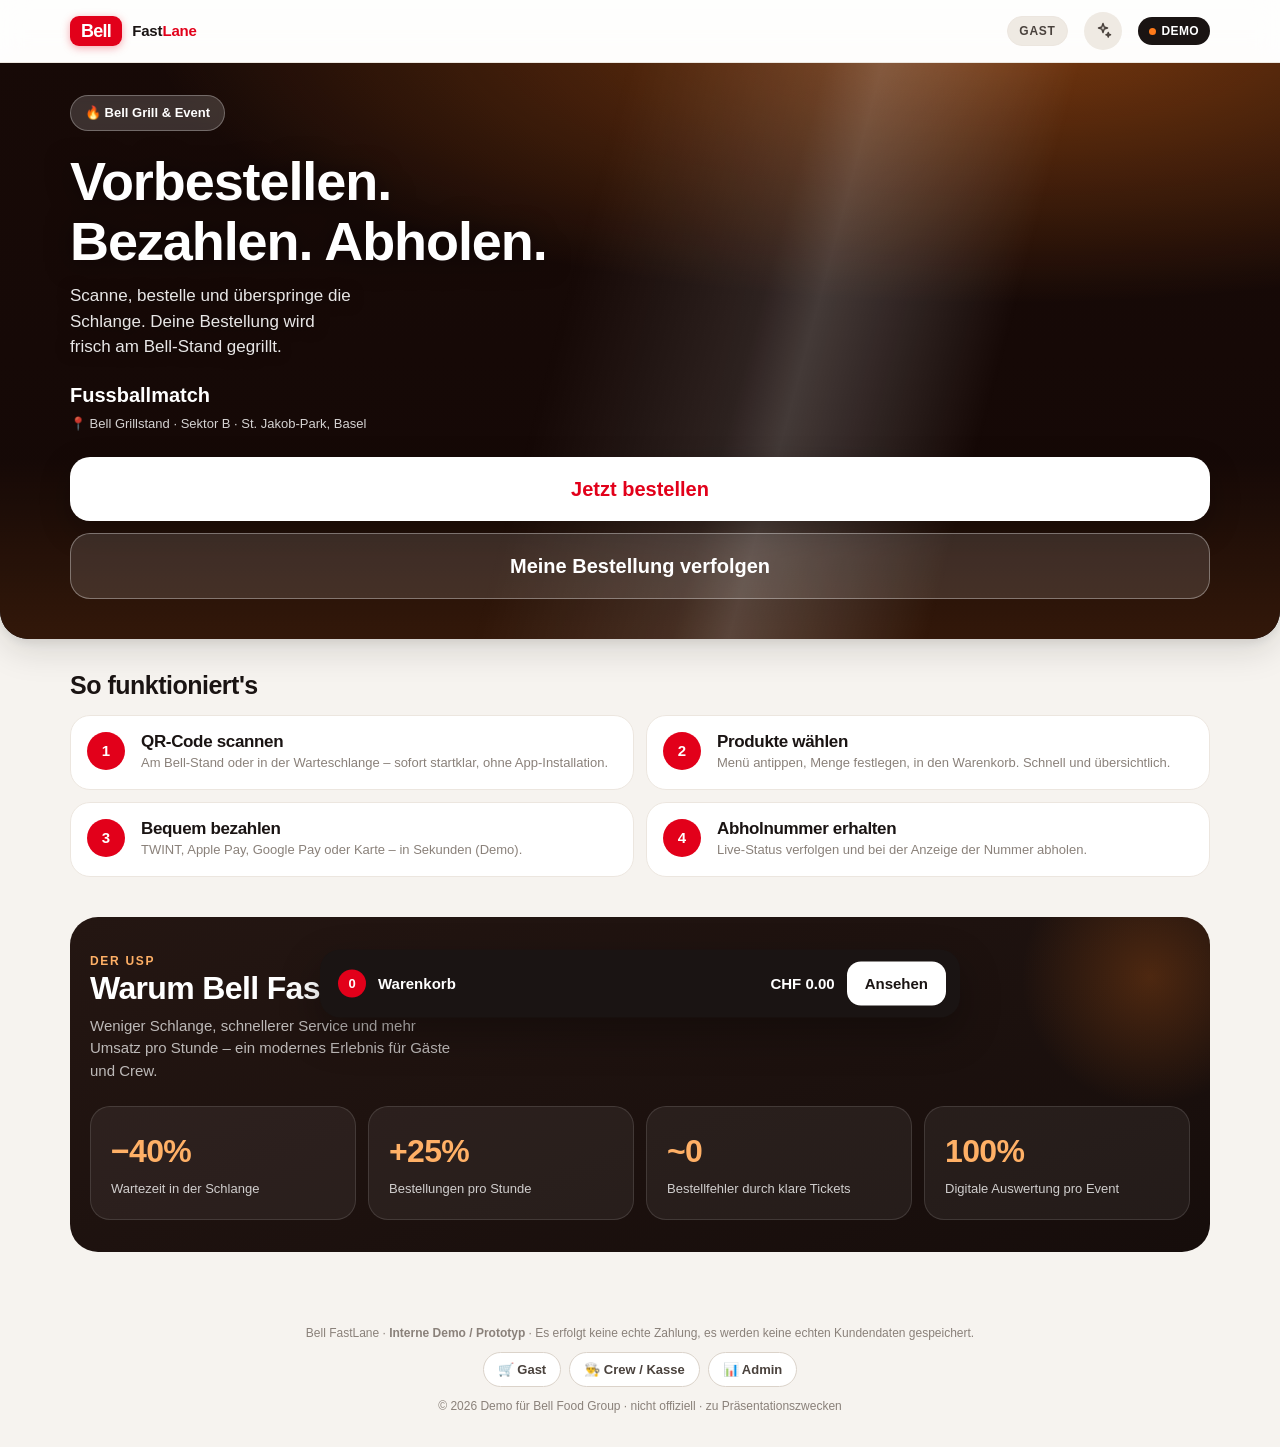
==== commit 1ba81268: "Cache-bust assets (v4) so mobile fix + features ship immediately" ====
--- a/index.html
+++ b/index.html
@@ -8,7 +8,7 @@
   <title>Bell FastLane · Vorbestellen & Abholen</title>
   <link rel="icon" href="assets/img/favicon.svg" />
   <link rel="manifest" href="manifest.webmanifest" />
-  <link rel="stylesheet" href="assets/css/bell.css" />
+  <link rel="stylesheet" href="assets/css/bell.css?v=4" />
 </head>
 <body>
 
@@ -152,9 +152,9 @@
   <div class="fx-glow" id="fx-glow" aria-hidden="true"></div>
 
   <script src="https://cdn.jsdelivr.net/npm/gsap@3.12.5/dist/gsap.min.js"></script>
-  <script src="assets/js/store.js"></script>
-  <script src="assets/js/ui.js"></script>
-  <script src="assets/js/app.js"></script>
-  <script src="assets/js/motion.js"></script>
+  <script src="assets/js/store.js?v=4"></script>
+  <script src="assets/js/ui.js?v=4"></script>
+  <script src="assets/js/app.js?v=4"></script>
+  <script src="assets/js/motion.js?v=4"></script>
 </body>
 </html>
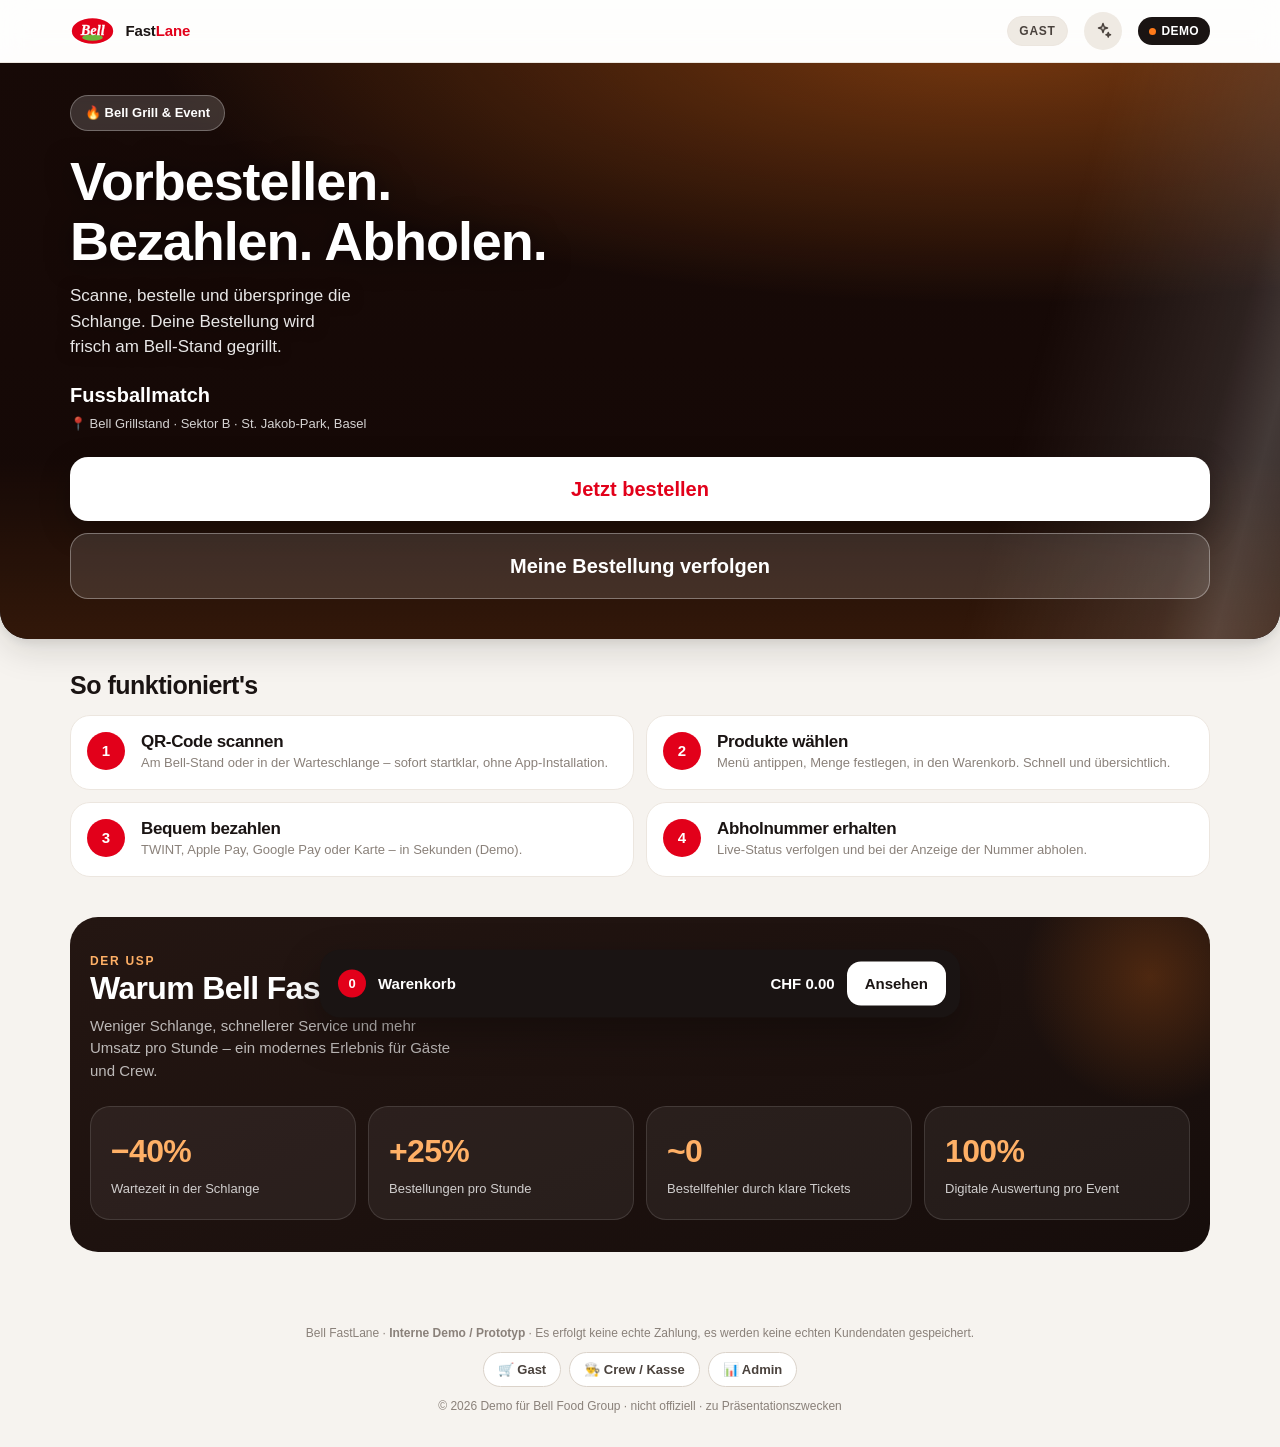
==== commit 36162d04: "Ship v5: original logo, visual status, app-feel" ====
--- a/index.html
+++ b/index.html
@@ -8,7 +8,7 @@
   <title>Bell FastLane · Vorbestellen & Abholen</title>
   <link rel="icon" href="assets/img/favicon.svg" />
   <link rel="manifest" href="manifest.webmanifest" />
-  <link rel="stylesheet" href="assets/css/bell.css?v=4" />
+  <link rel="stylesheet" href="assets/css/bell.css?v=5" />
 </head>
 <body>
 
@@ -152,9 +152,9 @@
   <div class="fx-glow" id="fx-glow" aria-hidden="true"></div>
 
   <script src="https://cdn.jsdelivr.net/npm/gsap@3.12.5/dist/gsap.min.js"></script>
-  <script src="assets/js/store.js?v=4"></script>
-  <script src="assets/js/ui.js?v=4"></script>
-  <script src="assets/js/app.js?v=4"></script>
-  <script src="assets/js/motion.js?v=4"></script>
+  <script src="assets/js/store.js?v=5"></script>
+  <script src="assets/js/ui.js?v=5"></script>
+  <script src="assets/js/app.js?v=5"></script>
+  <script src="assets/js/motion.js?v=5"></script>
 </body>
 </html>
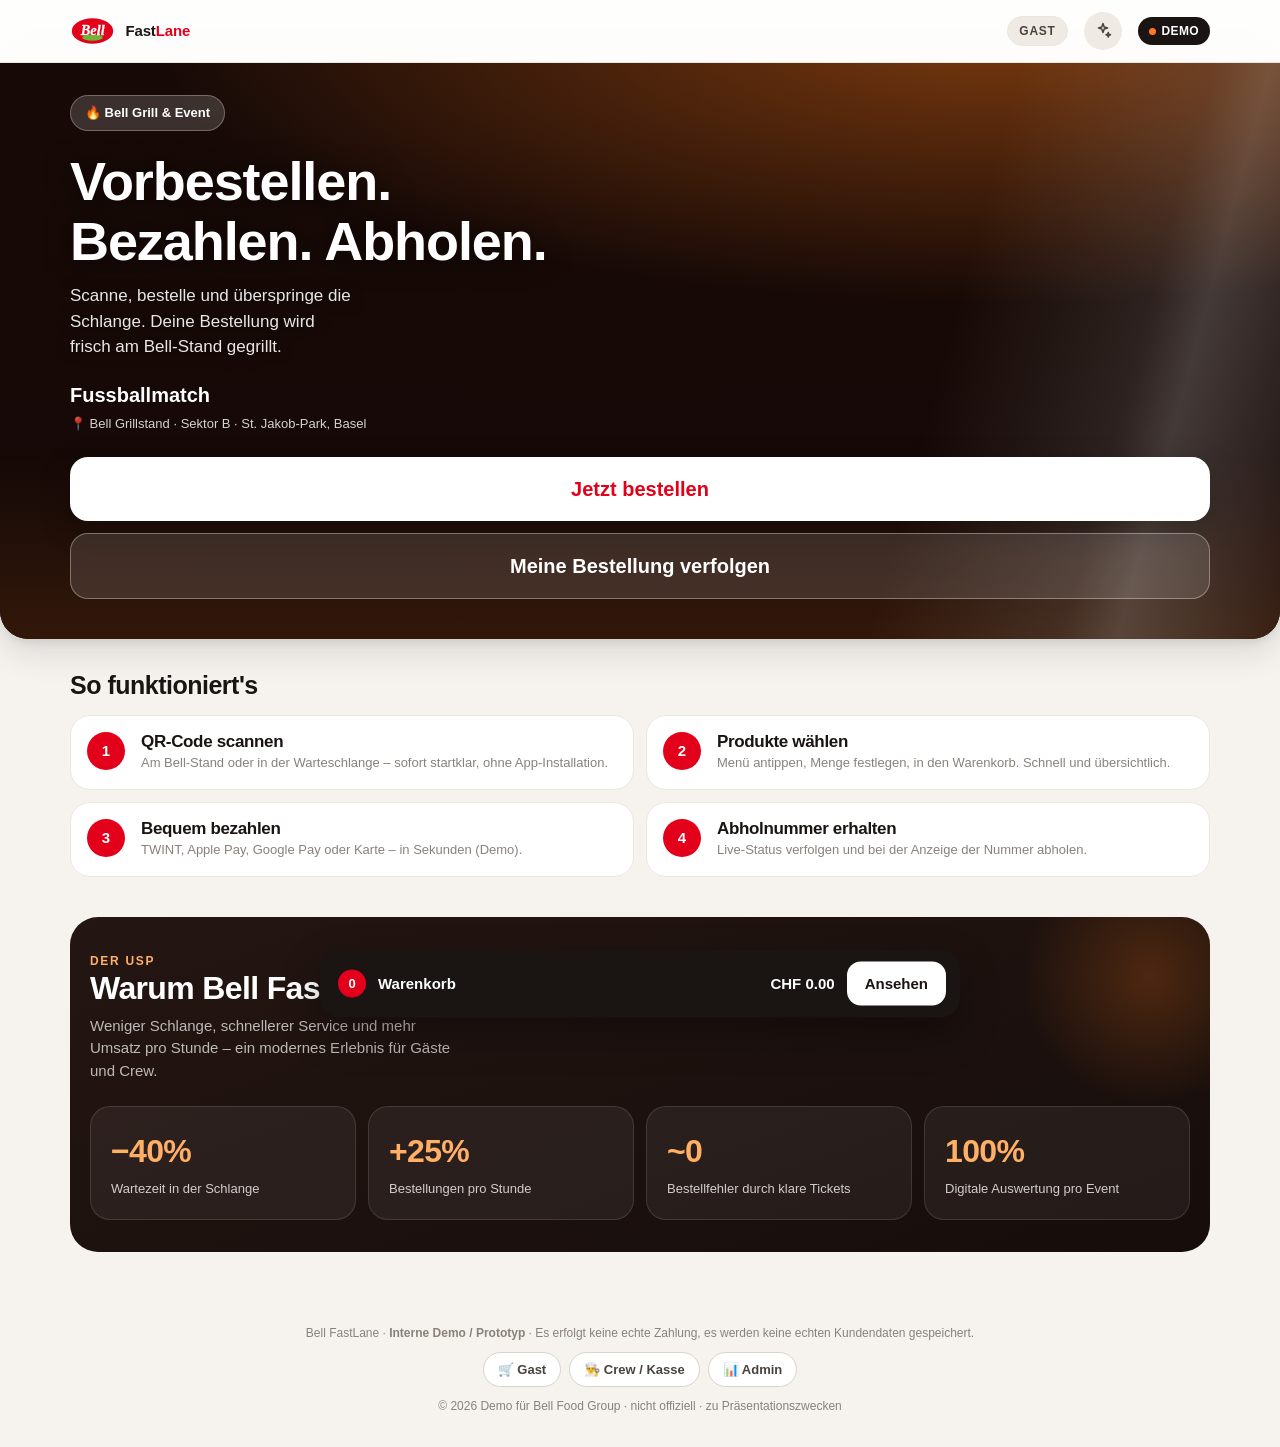
==== commit 124ccd09: "v7: coupling + visual flow + bon system" ====
--- a/index.html
+++ b/index.html
@@ -8,7 +8,7 @@
   <title>Bell FastLane · Vorbestellen & Abholen</title>
   <link rel="icon" href="assets/img/favicon.svg" />
   <link rel="manifest" href="manifest.webmanifest" />
-  <link rel="stylesheet" href="assets/css/bell.css?v=5" />
+  <link rel="stylesheet" href="assets/css/bell.css?v=7" />
 </head>
 <body>
 
@@ -152,9 +152,9 @@
   <div class="fx-glow" id="fx-glow" aria-hidden="true"></div>
 
   <script src="https://cdn.jsdelivr.net/npm/gsap@3.12.5/dist/gsap.min.js"></script>
-  <script src="assets/js/store.js?v=5"></script>
-  <script src="assets/js/ui.js?v=5"></script>
-  <script src="assets/js/app.js?v=5"></script>
-  <script src="assets/js/motion.js?v=5"></script>
+  <script src="assets/js/store.js?v=7"></script>
+  <script src="assets/js/ui.js?v=7"></script>
+  <script src="assets/js/app.js?v=7"></script>
+  <script src="assets/js/motion.js?v=7"></script>
 </body>
 </html>
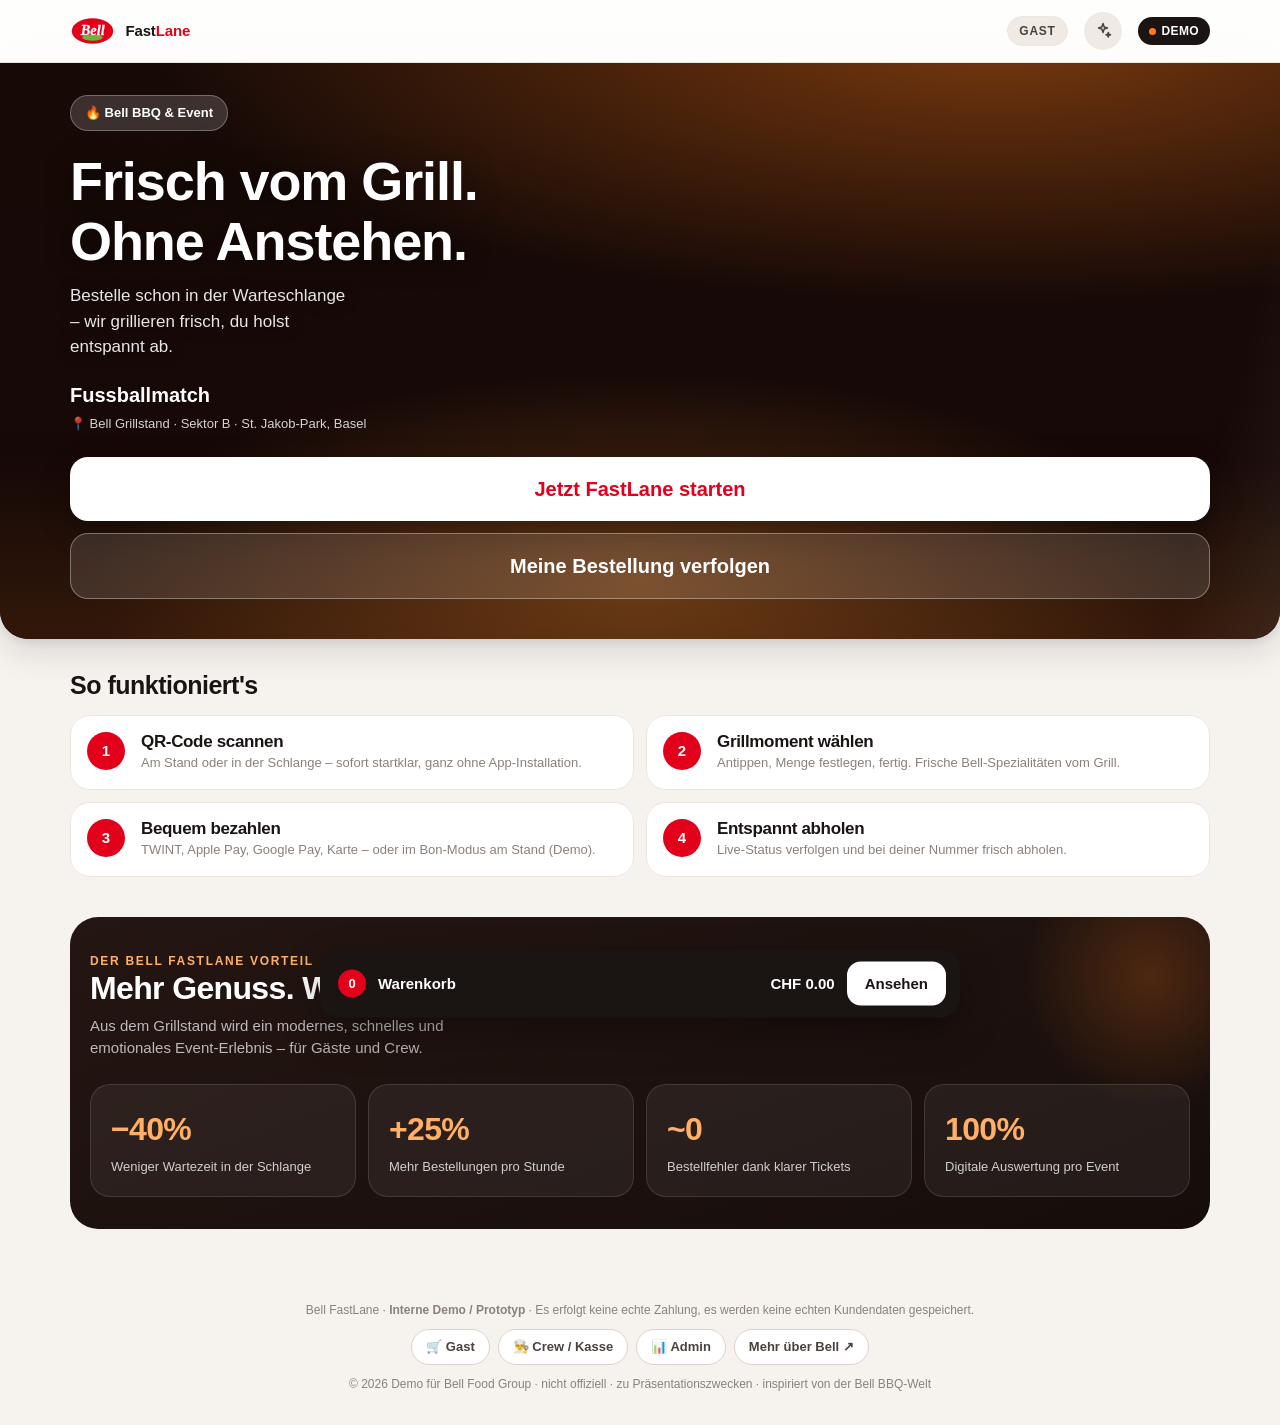
==== commit 389cdf26: "v8 guest: marketing copy, welcome-back slot, Grillmoment framing, Bell link" ====
--- a/index.html
+++ b/index.html
@@ -4,11 +4,11 @@
   <meta charset="UTF-8" />
   <meta name="viewport" content="width=device-width, initial-scale=1, viewport-fit=cover" />
   <meta name="theme-color" content="#E2001A" />
-  <meta name="description" content="Bell FastLane – Vorbestellen, bezahlen, abholen. Interne Demo für Bell Grill & Event." />
-  <title>Bell FastLane · Vorbestellen & Abholen</title>
+  <meta name="description" content="Bell FastLane – frisch vom Grill, ohne Anstehen. Vorbestellen, bezahlen, abholen. Interne Demo für Bell BBQ & Event." />
+  <title>Bell FastLane · Frisch vom Grill, ohne Anstehen</title>
   <link rel="icon" href="assets/img/favicon.svg" />
   <link rel="manifest" href="manifest.webmanifest" />
-  <link rel="stylesheet" href="assets/css/bell.css?v=7" />
+  <link rel="stylesheet" href="assets/css/bell.css?v=8" />
 </head>
 <body>
 
@@ -31,37 +31,39 @@
         <div class="hero-bg" id="hero-bg"></div>
         <div class="hero-scrim"></div>
         <div class="container inner">
-          <span class="kicker" id="hero-kicker">🔥 Bell Grill &amp; Event</span>
-          <h1>Vorbestellen.<br>Bezahlen. Abholen.</h1>
-          <p class="lead">Scanne, bestelle und überspringe die Schlange. Deine Bestellung wird frisch am Bell-Stand gegrillt.</p>
+          <span class="kicker" id="hero-kicker">🔥 Bell BBQ &amp; Event</span>
+          <h1>Frisch vom Grill.<br>Ohne Anstehen.</h1>
+          <p class="lead">Bestelle schon in der Warteschlange – wir grillieren frisch, du holst entspannt ab.</p>
           <div class="loc">
             <span class="name" id="hero-event">Fussballmatch</span>
             <span class="meta" id="hero-stand">📍 Bell Grillstand · St. Jakob-Park, Basel</span>
           </div>
           <div class="cta">
-            <button class="btn btn-primary btn-lg" id="cta-order">Jetzt bestellen</button>
+            <button class="btn btn-primary btn-lg" id="cta-order">Jetzt FastLane starten</button>
             <button class="btn btn-ghost btn-lg" id="cta-track">Meine Bestellung verfolgen</button>
           </div>
         </div>
       </div>
 
+      <div id="welcome-back"></div>
+
       <div class="container">
         <div class="sec-head"><h2>So funktioniert's</h2></div>
         <div class="steps">
-          <div class="step"><div class="n">1</div><div><h4>QR-Code scannen</h4><p>Am Bell-Stand oder in der Warteschlange – sofort startklar, ohne App-Installation.</p></div></div>
-          <div class="step"><div class="n">2</div><div><h4>Produkte wählen</h4><p>Menü antippen, Menge festlegen, in den Warenkorb. Schnell und übersichtlich.</p></div></div>
-          <div class="step"><div class="n">3</div><div><h4>Bequem bezahlen</h4><p>TWINT, Apple Pay, Google Pay oder Karte – in Sekunden (Demo).</p></div></div>
-          <div class="step"><div class="n">4</div><div><h4>Abholnummer erhalten</h4><p>Live-Status verfolgen und bei der Anzeige der Nummer abholen.</p></div></div>
+          <div class="step"><div class="n">1</div><div><h4>QR-Code scannen</h4><p>Am Stand oder in der Schlange – sofort startklar, ganz ohne App-Installation.</p></div></div>
+          <div class="step"><div class="n">2</div><div><h4>Grillmoment wählen</h4><p>Antippen, Menge festlegen, fertig. Frische Bell-Spezialitäten vom Grill.</p></div></div>
+          <div class="step"><div class="n">3</div><div><h4>Bequem bezahlen</h4><p>TWINT, Apple Pay, Google Pay, Karte – oder im Bon-Modus am Stand (Demo).</p></div></div>
+          <div class="step"><div class="n">4</div><div><h4>Entspannt abholen</h4><p>Live-Status verfolgen und bei deiner Nummer frisch abholen.</p></div></div>
         </div>
 
         <div class="usp">
-          <span class="t-eyebrow" style="color:var(--bell-ember-soft)">Der USP</span>
-          <h2>Warum Bell FastLane?</h2>
-          <p class="sub">Weniger Schlange, schnellerer Service und mehr Umsatz pro Stunde – ein modernes Erlebnis für Gäste und Crew.</p>
+          <span class="t-eyebrow" style="color:var(--bell-ember-soft)">Der Bell FastLane Vorteil</span>
+          <h2>Mehr Genuss. Weniger Warten.</h2>
+          <p class="sub">Aus dem Grillstand wird ein modernes, schnelles und emotionales Event-Erlebnis – für Gäste und Crew.</p>
           <div class="kpi-grid">
-            <div class="kpi"><div class="big">−40%</div><div class="cap">Wartezeit in der Schlange</div></div>
-            <div class="kpi"><div class="big">+25%</div><div class="cap">Bestellungen pro Stunde</div></div>
-            <div class="kpi"><div class="big">~0</div><div class="cap">Bestellfehler durch klare Tickets</div></div>
+            <div class="kpi"><div class="big">−40%</div><div class="cap">Weniger Wartezeit in der Schlange</div></div>
+            <div class="kpi"><div class="big">+25%</div><div class="cap">Mehr Bestellungen pro Stunde</div></div>
+            <div class="kpi"><div class="big">~0</div><div class="cap">Bestellfehler dank klarer Tickets</div></div>
             <div class="kpi"><div class="big">100%</div><div class="cap">Digitale Auswertung pro Event</div></div>
           </div>
         </div>
@@ -81,9 +83,10 @@
       <div class="container">
         <div class="row between" style="padding-top:var(--s-4)">
           <div>
-            <div class="t-eyebrow" id="menu-event">Fussballmatch</div>
+            <div class="t-eyebrow">Dein Grillmoment</div>
             <div class="row" style="gap:6px;margin-top:2px">
               <strong id="menu-stand" style="font-size:var(--fs-md)">Bell Grillstand</strong>
+              <span class="t-muted" style="font-size:var(--fs-sm)">· <span id="menu-event">Fussballmatch</span></span>
             </div>
           </div>
           <button class="btn btn-soft btn-sm" data-nav="stand">Stand wechseln</button>
@@ -119,10 +122,10 @@
 
   <div class="scrim" id="scrim"></div>
 
-  <div class="sheet" id="sheet-cart" role="dialog" aria-modal="true" aria-label="Warenkorb">
+  <div class="sheet" id="sheet-cart" role="dialog" aria-modal="true" aria-label="Dein Grillmoment">
     <div class="grip"></div>
     <div class="sheet-head">
-      <h3>Dein Warenkorb</h3>
+      <h3>Dein Grillmoment</h3>
       <button class="icon-btn" data-close-sheet aria-label="Schliessen"></button>
     </div>
     <div class="sheet-body" id="cart-body"></div>
@@ -145,16 +148,17 @@
       <a href="index.html">🛒 Gast</a>
       <a href="staff.html">👨‍🍳 Crew / Kasse</a>
       <a href="admin.html">📊 Admin</a>
+      <a href="https://www.bell.ch/de" target="_blank" rel="noopener">Mehr über Bell ↗</a>
     </div>
-    <div style="margin-top:10px">© 2026 Demo für Bell Food Group · nicht offiziell · zu Präsentationszwecken</div>
+    <div style="margin-top:10px">© 2026 Demo für Bell Food Group · nicht offiziell · zu Präsentationszwecken · inspiriert von der Bell BBQ-Welt</div>
   </footer>
 
   <div class="fx-glow" id="fx-glow" aria-hidden="true"></div>
 
   <script src="https://cdn.jsdelivr.net/npm/gsap@3.12.5/dist/gsap.min.js"></script>
-  <script src="assets/js/store.js?v=7"></script>
-  <script src="assets/js/ui.js?v=7"></script>
-  <script src="assets/js/app.js?v=7"></script>
-  <script src="assets/js/motion.js?v=7"></script>
+  <script src="assets/js/store.js?v=8"></script>
+  <script src="assets/js/ui.js?v=8"></script>
+  <script src="assets/js/app.js?v=8"></script>
+  <script src="assets/js/motion.js?v=8"></script>
 </body>
 </html>
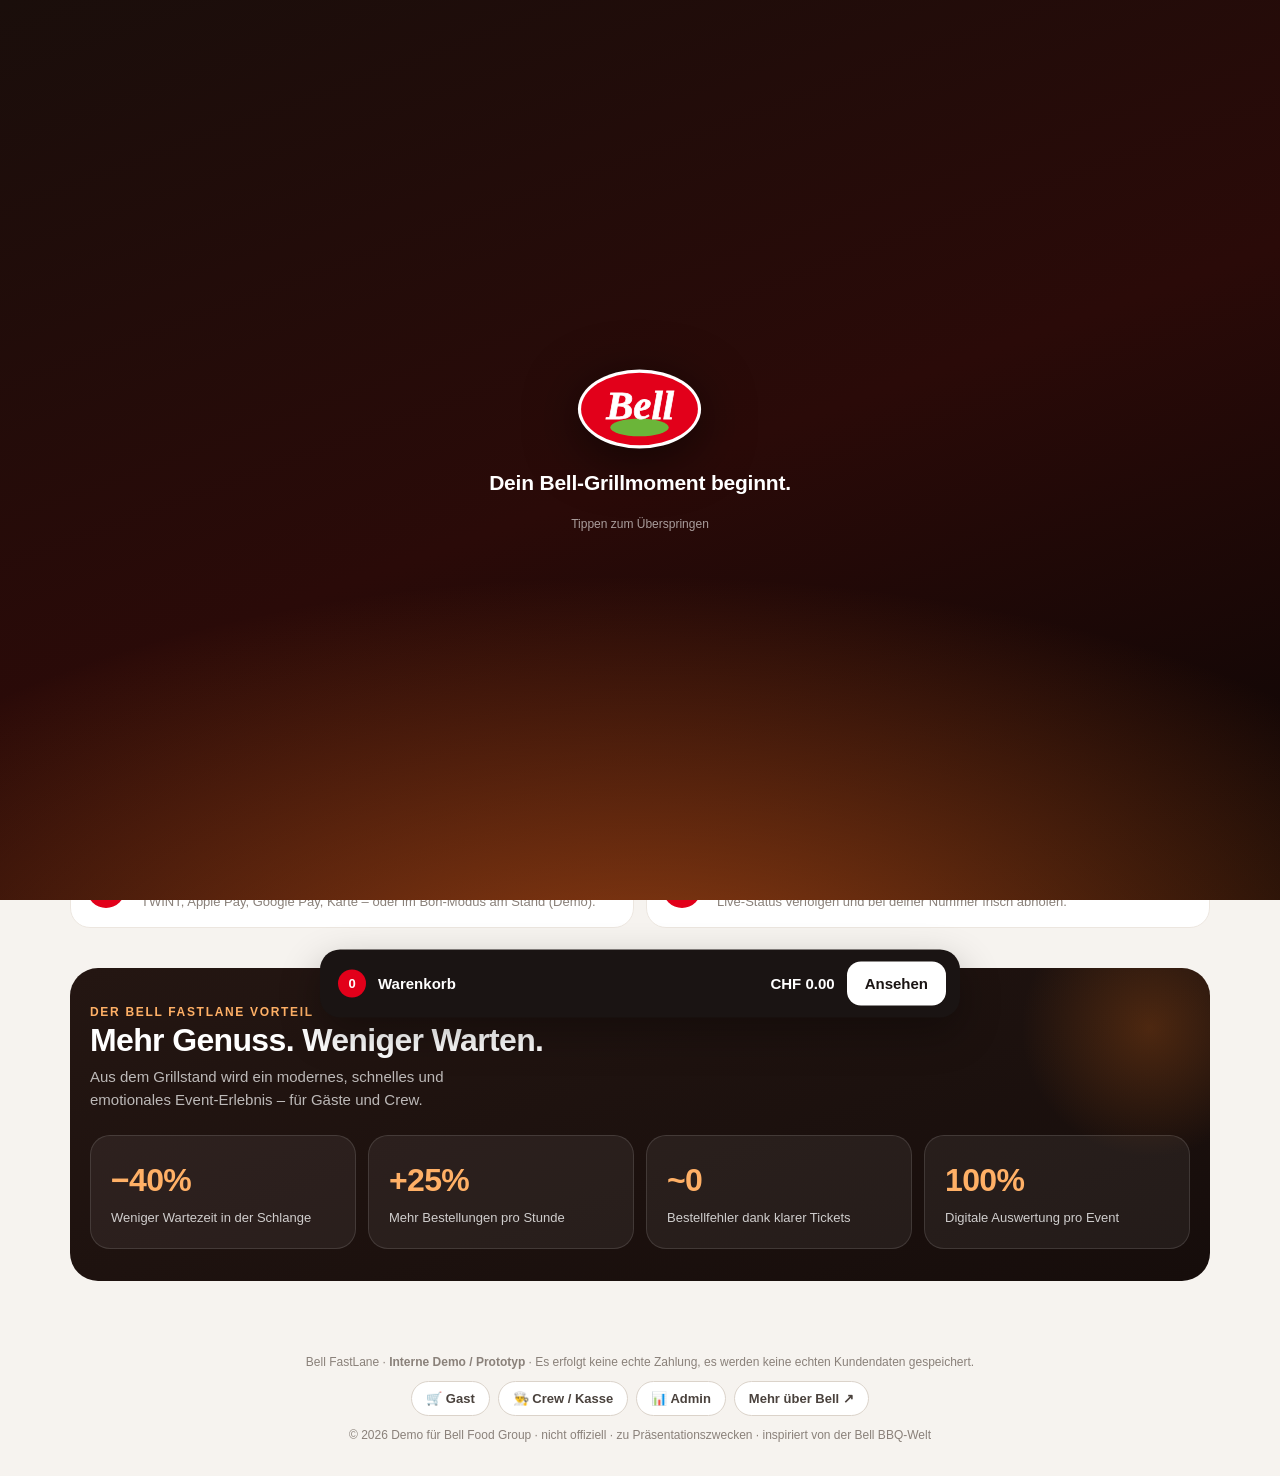
==== commit 85cfb8a6: "v9 guest: intro overlay, Bell-Welt drawer, hero entry" ====
--- a/index.html
+++ b/index.html
@@ -8,9 +8,40 @@
   <title>Bell FastLane · Frisch vom Grill, ohne Anstehen</title>
   <link rel="icon" href="assets/img/favicon.svg" />
   <link rel="manifest" href="manifest.webmanifest" />
-  <link rel="stylesheet" href="assets/css/bell.css?v=8" />
+  <link rel="stylesheet" href="assets/css/bell.css?v=9" />
+  <style>
+    /* Intro – inline, damit kein Flackern beim ersten Paint */
+    #intro{position:fixed;inset:0;z-index:1000;display:none;align-items:center;justify-content:center;text-align:center;overflow:hidden;color:#fff;
+      background:radial-gradient(120% 80% at 50% 112%,rgba(255,110,30,.55),transparent 60%),linear-gradient(160deg,#1a0e0b,#2a0a08 52%,#0c0605)}
+    #intro.show{display:flex;animation:introIn .5s ease both}
+    #intro.out{animation:introOut .55s ease forwards}
+    @keyframes introIn{from{opacity:0}to{opacity:1}}
+    @keyframes introOut{to{opacity:0;visibility:hidden}}
+    #intro .intro-inner{position:relative;z-index:2;display:flex;flex-direction:column;align-items:center;gap:16px;padding:24px}
+    #intro .intro-logo{height:84px;filter:drop-shadow(0 10px 26px rgba(0,0,0,.55));animation:introPop .7s cubic-bezier(.22,1.2,.36,1) both}
+    @keyframes introPop{from{transform:scale(.72);opacity:0}to{transform:scale(1);opacity:1}}
+    #intro .intro-claim{font-size:21px;font-weight:800;letter-spacing:-.01em;animation:introUp .6s ease .25s both}
+    #intro .intro-skip{font-size:12px;color:rgba(255,255,255,.6);animation:introUp .6s ease .5s both}
+    @keyframes introUp{from{transform:translateY(10px);opacity:0}to{transform:translateY(0);opacity:1}}
+    #intro .ie{position:absolute;bottom:-12px;width:7px;height:7px;border-radius:50%;background:radial-gradient(circle,#ffe0b0,#ff7a1a 60%,transparent);opacity:0;animation:ieRise var(--d) linear var(--dl) infinite}
+    @keyframes ieRise{0%{transform:translateY(0);opacity:0}15%{opacity:1}100%{transform:translateY(-78vh);opacity:0}}
+  </style>
 </head>
 <body>
+
+  <div id="intro" aria-hidden="true">
+    <div class="intro-inner">
+      <img class="intro-logo" src="assets/img/bell-logo.svg" alt="Bell" />
+      <div class="intro-claim">Dein Bell-Grillmoment beginnt.</div>
+      <div class="intro-skip">Tippen zum Überspringen</div>
+    </div>
+    <span class="ie" style="left:18%;--d:5.2s;--dl:0s"></span>
+    <span class="ie" style="left:32%;--d:6.1s;--dl:-1.5s"></span>
+    <span class="ie" style="left:48%;--d:4.6s;--dl:-2.3s"></span>
+    <span class="ie" style="left:63%;--d:5.8s;--dl:-0.8s"></span>
+    <span class="ie" style="left:78%;--d:6.4s;--dl:-3s"></span>
+    <span class="ie" style="left:88%;--d:5s;--dl:-1.1s"></span>
+  </div>
 
   <header class="appbar" id="appbar">
     <div class="container inner">
@@ -42,6 +73,7 @@
             <button class="btn btn-primary btn-lg" id="cta-order">Jetzt FastLane starten</button>
             <button class="btn btn-ghost btn-lg" id="cta-track">Meine Bestellung verfolgen</button>
           </div>
+          <button class="btn btn-ghost btn-sm" data-act="bell-world" style="margin-top:12px;color:#fff;border-color:rgba(255,255,255,.35)">🔥 Bell-Welt entdecken</button>
         </div>
       </div>
 
@@ -142,6 +174,15 @@
     <div class="sheet-foot" id="pay-foot"></div>
   </div>
 
+  <div class="sheet" id="sheet-bell" role="dialog" aria-modal="true" aria-label="Bell-Welt">
+    <div class="grip"></div>
+    <div class="sheet-head">
+      <h3 id="bell-title">Bell-Welt</h3>
+      <button class="icon-btn" data-close-sheet aria-label="Schliessen"></button>
+    </div>
+    <div class="sheet-body" id="bell-body"></div>
+  </div>
+
   <footer class="foot no-print">
     <div>Bell FastLane · <strong>Interne Demo / Prototyp</strong> · Es erfolgt keine echte Zahlung, es werden keine echten Kundendaten gespeichert.</div>
     <div class="role-switch">
@@ -156,9 +197,9 @@
   <div class="fx-glow" id="fx-glow" aria-hidden="true"></div>
 
   <script src="https://cdn.jsdelivr.net/npm/gsap@3.12.5/dist/gsap.min.js"></script>
-  <script src="assets/js/store.js?v=8"></script>
-  <script src="assets/js/ui.js?v=8"></script>
-  <script src="assets/js/app.js?v=8"></script>
-  <script src="assets/js/motion.js?v=8"></script>
+  <script src="assets/js/store.js?v=9"></script>
+  <script src="assets/js/ui.js?v=9"></script>
+  <script src="assets/js/app.js?v=9"></script>
+  <script src="assets/js/motion.js?v=9"></script>
 </body>
 </html>
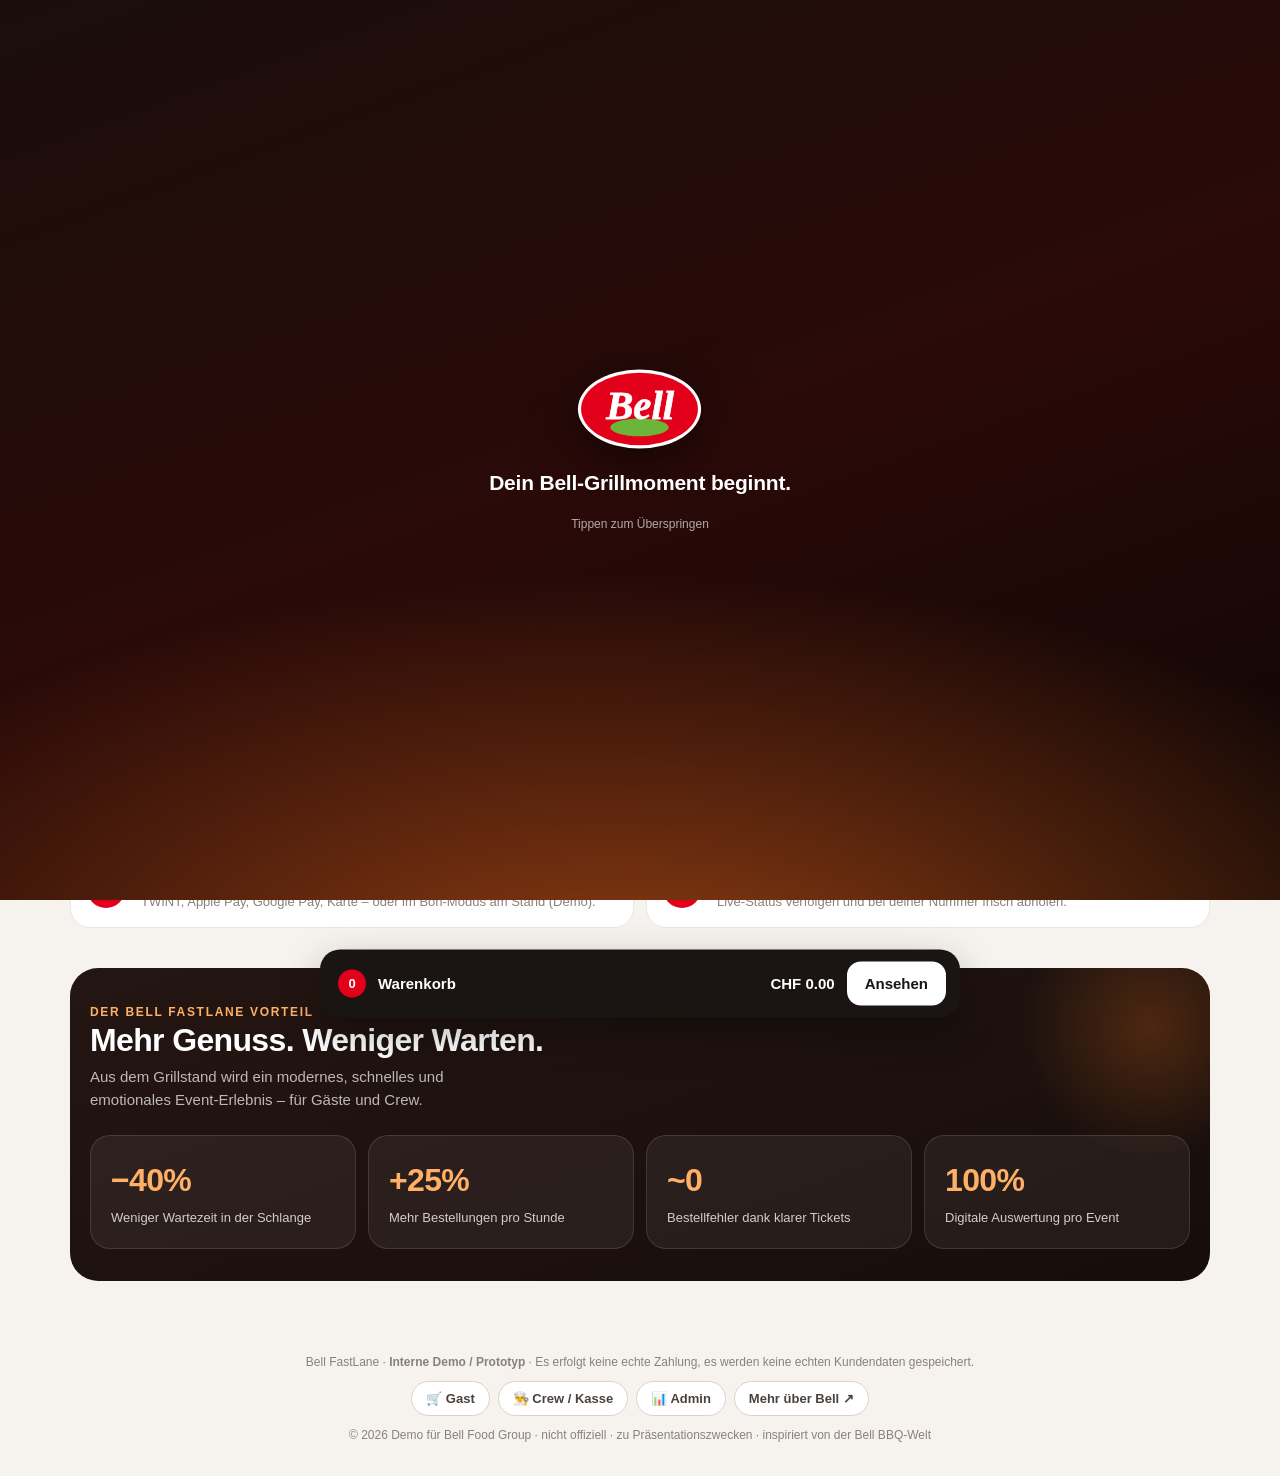
==== commit 7d5ea12e: "v10 guest: post-intro personalization gate, header perso button, hero button contrast fix" ====
--- a/index.html
+++ b/index.html
@@ -8,9 +8,9 @@
   <title>Bell FastLane · Frisch vom Grill, ohne Anstehen</title>
   <link rel="icon" href="assets/img/favicon.svg" />
   <link rel="manifest" href="manifest.webmanifest" />
-  <link rel="stylesheet" href="assets/css/bell.css?v=9" />
+  <link rel="stylesheet" href="assets/css/bell.css?v=10" />
   <style>
-    /* Intro – inline, damit kein Flackern beim ersten Paint */
+    /* Intro + Perso-Gate – inline, damit kein Flackern beim ersten Paint */
     #intro{position:fixed;inset:0;z-index:1000;display:none;align-items:center;justify-content:center;text-align:center;overflow:hidden;color:#fff;
       background:radial-gradient(120% 80% at 50% 112%,rgba(255,110,30,.55),transparent 60%),linear-gradient(160deg,#1a0e0b,#2a0a08 52%,#0c0605)}
     #intro.show{display:flex;animation:introIn .5s ease both}
@@ -21,10 +21,30 @@
     #intro .intro-logo{height:84px;filter:drop-shadow(0 10px 26px rgba(0,0,0,.55));animation:introPop .7s cubic-bezier(.22,1.2,.36,1) both}
     @keyframes introPop{from{transform:scale(.72);opacity:0}to{transform:scale(1);opacity:1}}
     #intro .intro-claim{font-size:21px;font-weight:800;letter-spacing:-.01em;animation:introUp .6s ease .25s both}
-    #intro .intro-skip{font-size:12px;color:rgba(255,255,255,.6);animation:introUp .6s ease .5s both}
+    #intro .intro-skip{font-size:12px;color:rgba(255,255,255,.65);animation:introUp .6s ease .5s both}
     @keyframes introUp{from{transform:translateY(10px);opacity:0}to{transform:translateY(0);opacity:1}}
     #intro .ie{position:absolute;bottom:-12px;width:7px;height:7px;border-radius:50%;background:radial-gradient(circle,#ffe0b0,#ff7a1a 60%,transparent);opacity:0;animation:ieRise var(--d) linear var(--dl) infinite}
     @keyframes ieRise{0%{transform:translateY(0);opacity:0}15%{opacity:1}100%{transform:translateY(-78vh);opacity:0}}
+
+    #perso-gate{position:fixed;inset:0;z-index:999;display:none;align-items:center;justify-content:center;padding:22px;
+      background:radial-gradient(120% 80% at 50% 0%,rgba(255,110,30,.34),transparent 55%),rgba(20,8,6,.86);backdrop-filter:blur(6px);-webkit-backdrop-filter:blur(6px)}
+    #perso-gate.show{display:flex;animation:pgIn .4s ease both}
+    #perso-gate.out{animation:pgOut .4s ease forwards}
+    @keyframes pgIn{from{opacity:0}to{opacity:1}}@keyframes pgOut{to{opacity:0;visibility:hidden}}
+    #perso-gate .pg-card{width:100%;max-width:380px;background:#fff;border-radius:24px;padding:26px 22px;text-align:center;box-shadow:0 30px 80px rgba(0,0,0,.5);animation:pgPop .5s cubic-bezier(.34,1.56,.64,1) both}
+    @keyframes pgPop{from{transform:translateY(18px) scale(.96);opacity:0}to{transform:none;opacity:1}}
+    #perso-gate .pg-logo{height:40px;margin:0 auto 4px}
+    #perso-gate .pg-emoji{font-size:30px;line-height:1}
+    #perso-gate .pg-title{font-size:23px;font-weight:900;color:#1A1413;margin-top:6px;letter-spacing:-.02em}
+    #perso-gate .pg-sub{font-size:14px;color:#4A423D;line-height:1.5;margin-top:8px}
+    #perso-gate .pg-input{width:100%;margin-top:16px;padding:14px 16px;font-size:17px;border:1.5px solid #DBD3CA;border-radius:14px;background:#FBF9F6;color:#1A1413;outline:none;text-align:center}
+    #perso-gate .pg-input::placeholder{color:#9b938c}
+    #perso-gate .pg-input:focus{border-color:#E2001A;box-shadow:0 0 0 3px rgba(226,0,26,.14)}
+    #perso-gate .pg-go{width:100%;margin-top:12px;padding:15px;font-size:17px;font-weight:800;color:#fff;background:#E2001A;border-radius:14px;box-shadow:0 10px 26px rgba(226,0,26,.32)}
+    #perso-gate .pg-go:active{transform:scale(.98)}
+    #perso-gate .pg-anon{width:100%;margin-top:8px;padding:12px;font-size:15px;font-weight:700;color:#4A423D;background:transparent}
+    #perso-gate .pg-anon:hover{color:#1A1413}
+    #perso-gate .pg-note{font-size:12px;color:#6E655E;margin-top:12px}
   </style>
 </head>
 <body>
@@ -41,6 +61,19 @@
     <span class="ie" style="left:63%;--d:5.8s;--dl:-0.8s"></span>
     <span class="ie" style="left:78%;--d:6.4s;--dl:-3s"></span>
     <span class="ie" style="left:88%;--d:5s;--dl:-1.1s"></span>
+  </div>
+
+  <div id="perso-gate" aria-hidden="true">
+    <div class="pg-card">
+      <img class="pg-logo" src="assets/img/bell-logo.svg" alt="Bell" />
+      <div class="pg-emoji">🔥</div>
+      <h2 class="pg-title">Schön, dass du da bist!</h2>
+      <p class="pg-sub">Wie dürfen wir dich am Stand aufrufen? Für deinen persönlichen Bell-Moment – ganz ohne Anmeldung.</p>
+      <input id="pg-name" class="pg-input" type="text" maxlength="24" autocomplete="off" placeholder="Vorname oder Spitzname" />
+      <button class="pg-go" id="pg-go">Los geht's 🔥</button>
+      <button class="pg-anon" id="pg-anon">Anonym weitermachen</button>
+      <div class="pg-note">Freiwillig · nur für diese Demo · lokal auf diesem Gerät</div>
+    </div>
   </div>
 
   <header class="appbar" id="appbar">
@@ -51,6 +84,7 @@
       </a>
       <span class="spacer"></span>
       <span class="role-tag" id="hdr-context">Gast</span>
+      <button class="icon-btn" id="btn-perso" aria-label="Name / Personalisierung" title="Name / Personalisierung" style="width:34px;height:34px;font-size:16px">👤</button>
       <span class="demo-flag"><span class="dot"></span>DEMO</span>
     </div>
   </header>
@@ -73,7 +107,7 @@
             <button class="btn btn-primary btn-lg" id="cta-order">Jetzt FastLane starten</button>
             <button class="btn btn-ghost btn-lg" id="cta-track">Meine Bestellung verfolgen</button>
           </div>
-          <button class="btn btn-ghost btn-sm" data-act="bell-world" style="margin-top:12px;color:#fff;border-color:rgba(255,255,255,.35)">🔥 Bell-Welt entdecken</button>
+          <button class="btn btn-sm" data-act="bell-world" style="margin-top:12px;background:rgba(255,255,255,.14);border:1px solid rgba(255,255,255,.42);color:#fff;box-shadow:none">🔥 Bell-Welt entdecken</button>
         </div>
       </div>
 
@@ -197,9 +231,9 @@
   <div class="fx-glow" id="fx-glow" aria-hidden="true"></div>
 
   <script src="https://cdn.jsdelivr.net/npm/gsap@3.12.5/dist/gsap.min.js"></script>
-  <script src="assets/js/store.js?v=9"></script>
-  <script src="assets/js/ui.js?v=9"></script>
-  <script src="assets/js/app.js?v=9"></script>
-  <script src="assets/js/motion.js?v=9"></script>
+  <script src="assets/js/store.js?v=10"></script>
+  <script src="assets/js/ui.js?v=10"></script>
+  <script src="assets/js/app.js?v=10"></script>
+  <script src="assets/js/motion.js?v=10"></script>
 </body>
 </html>
